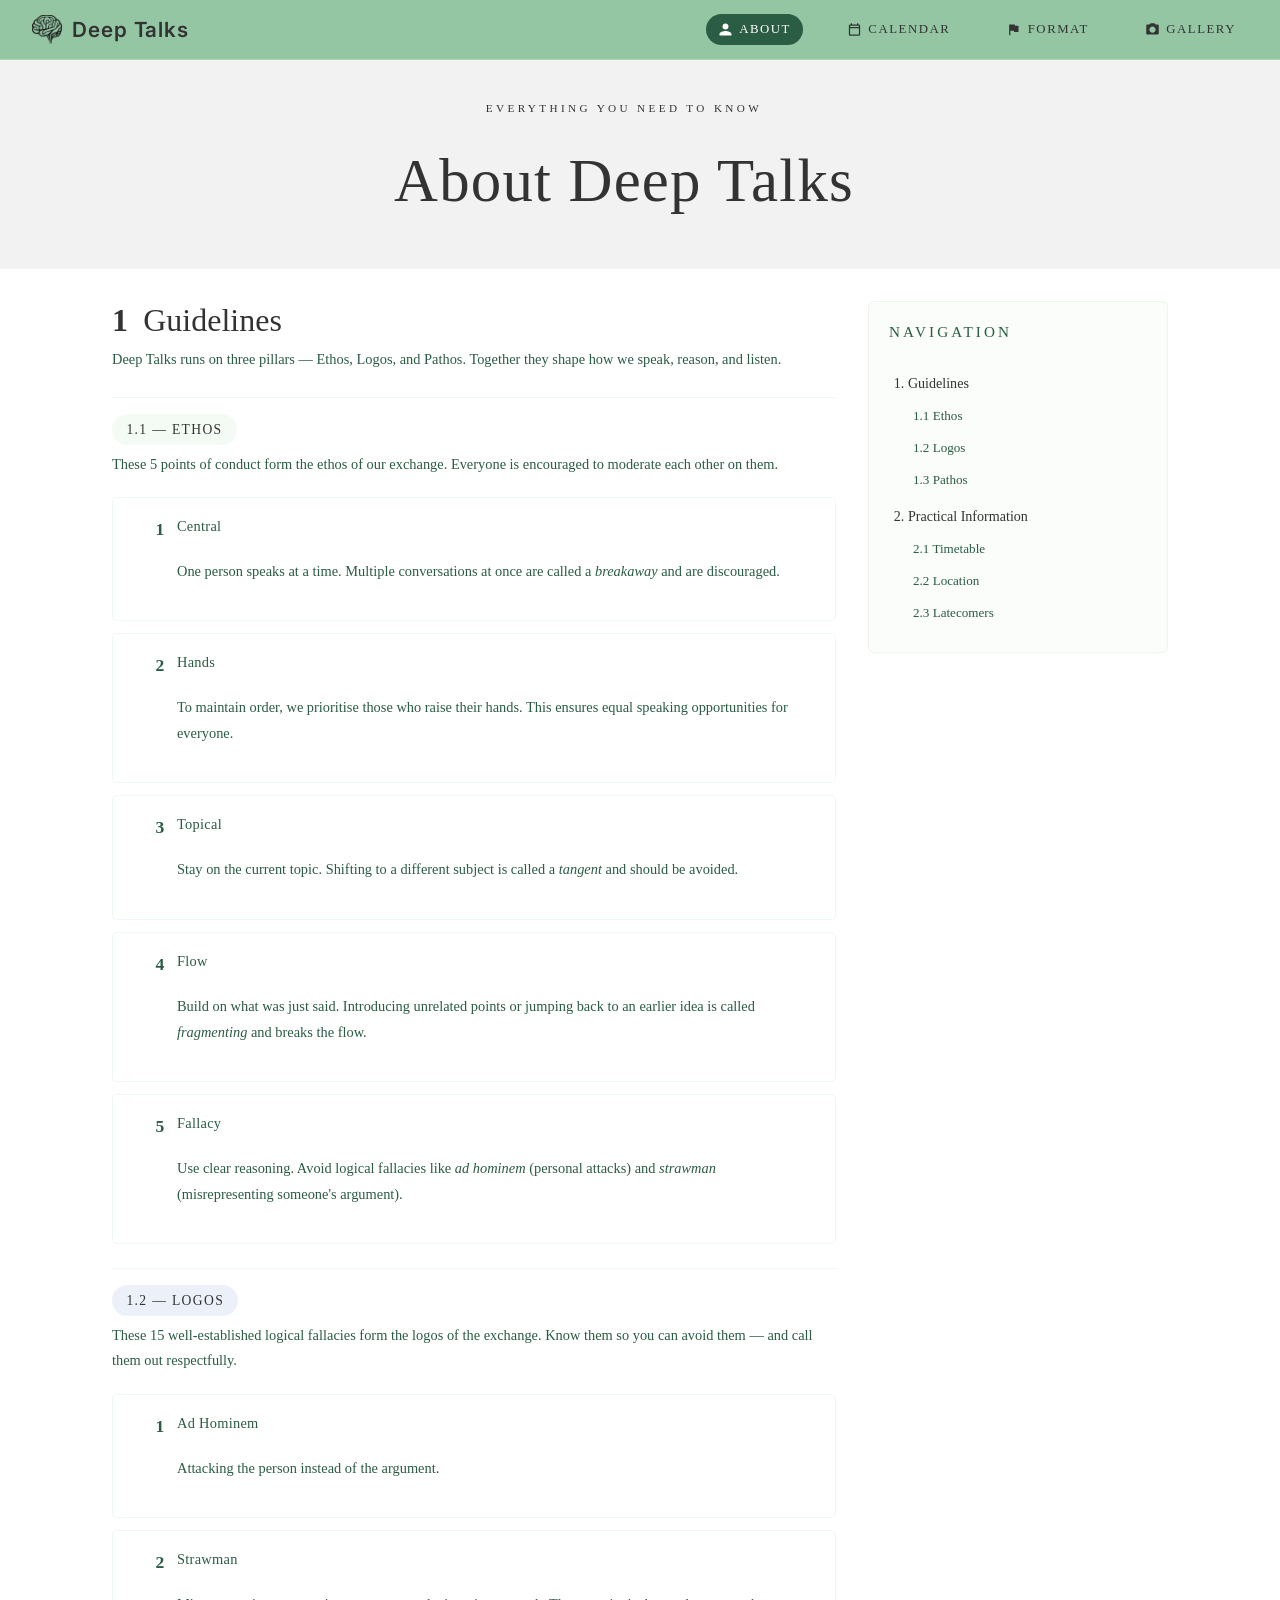
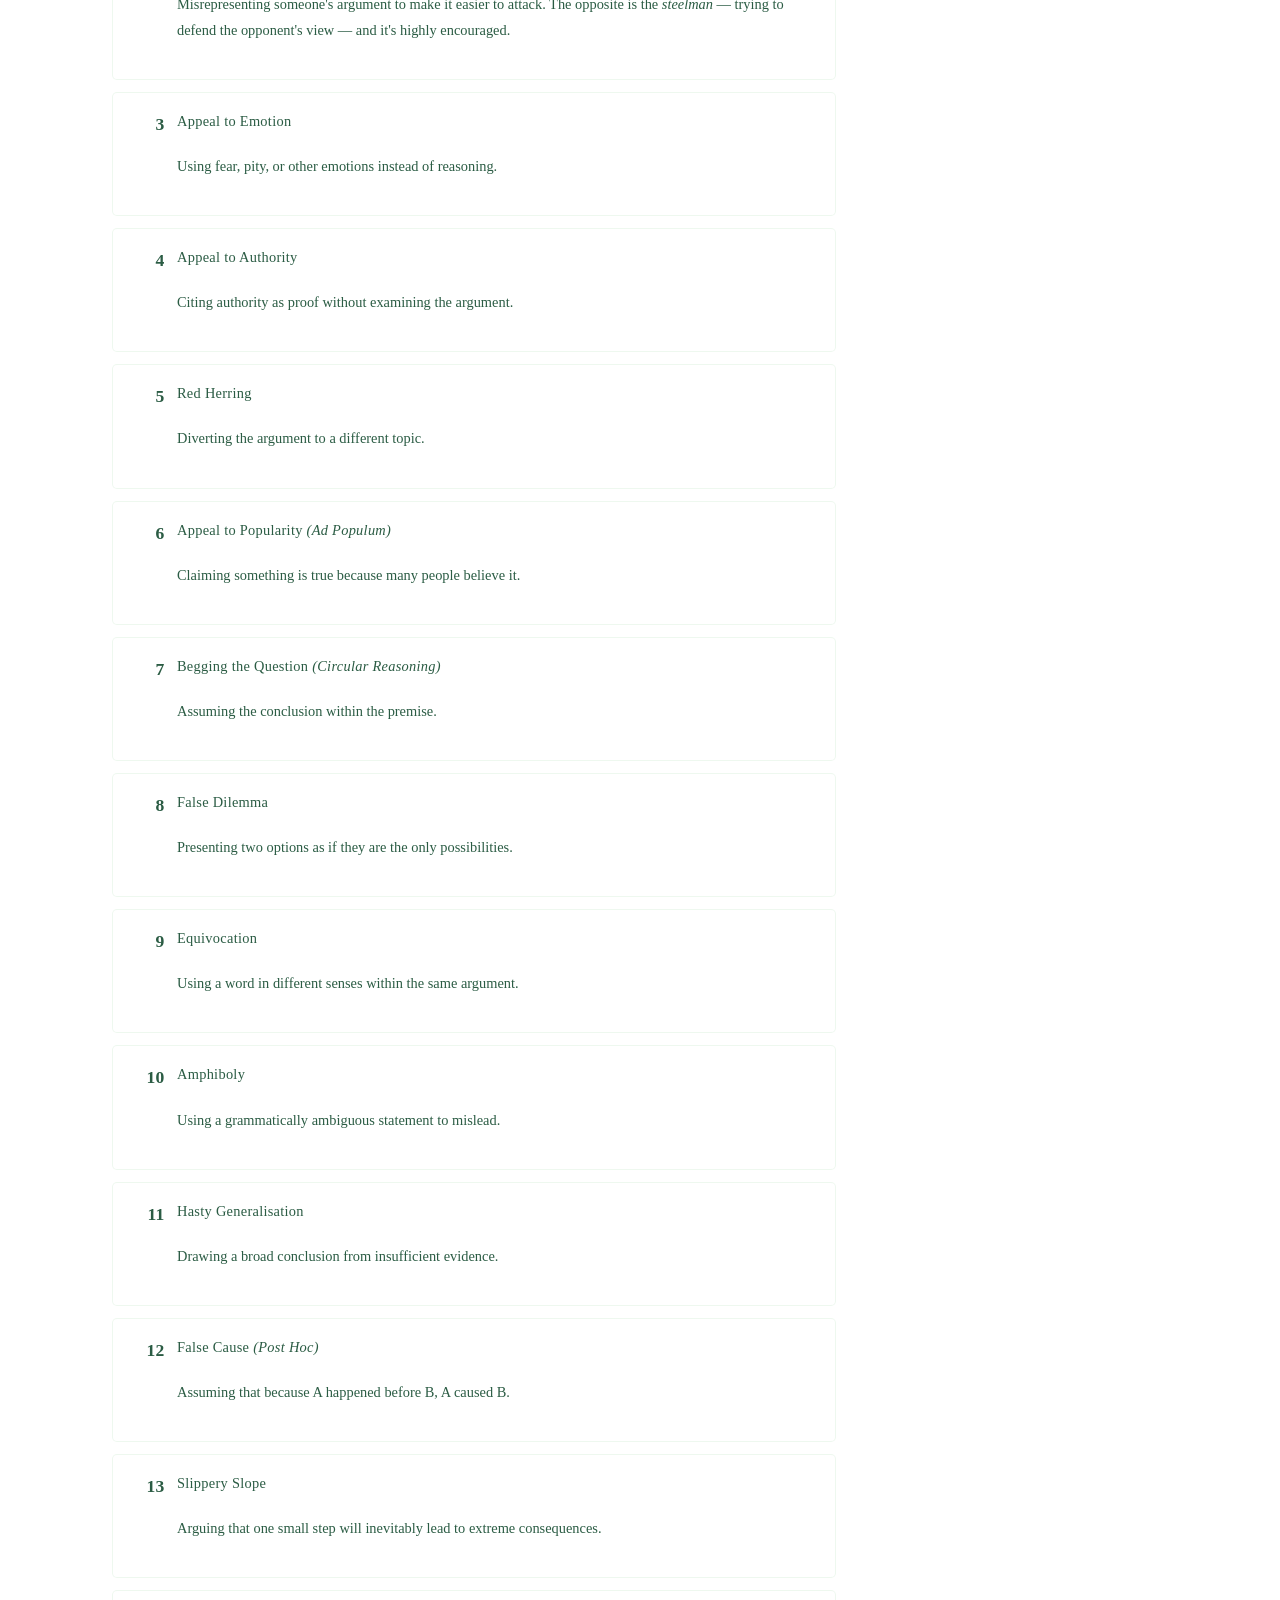
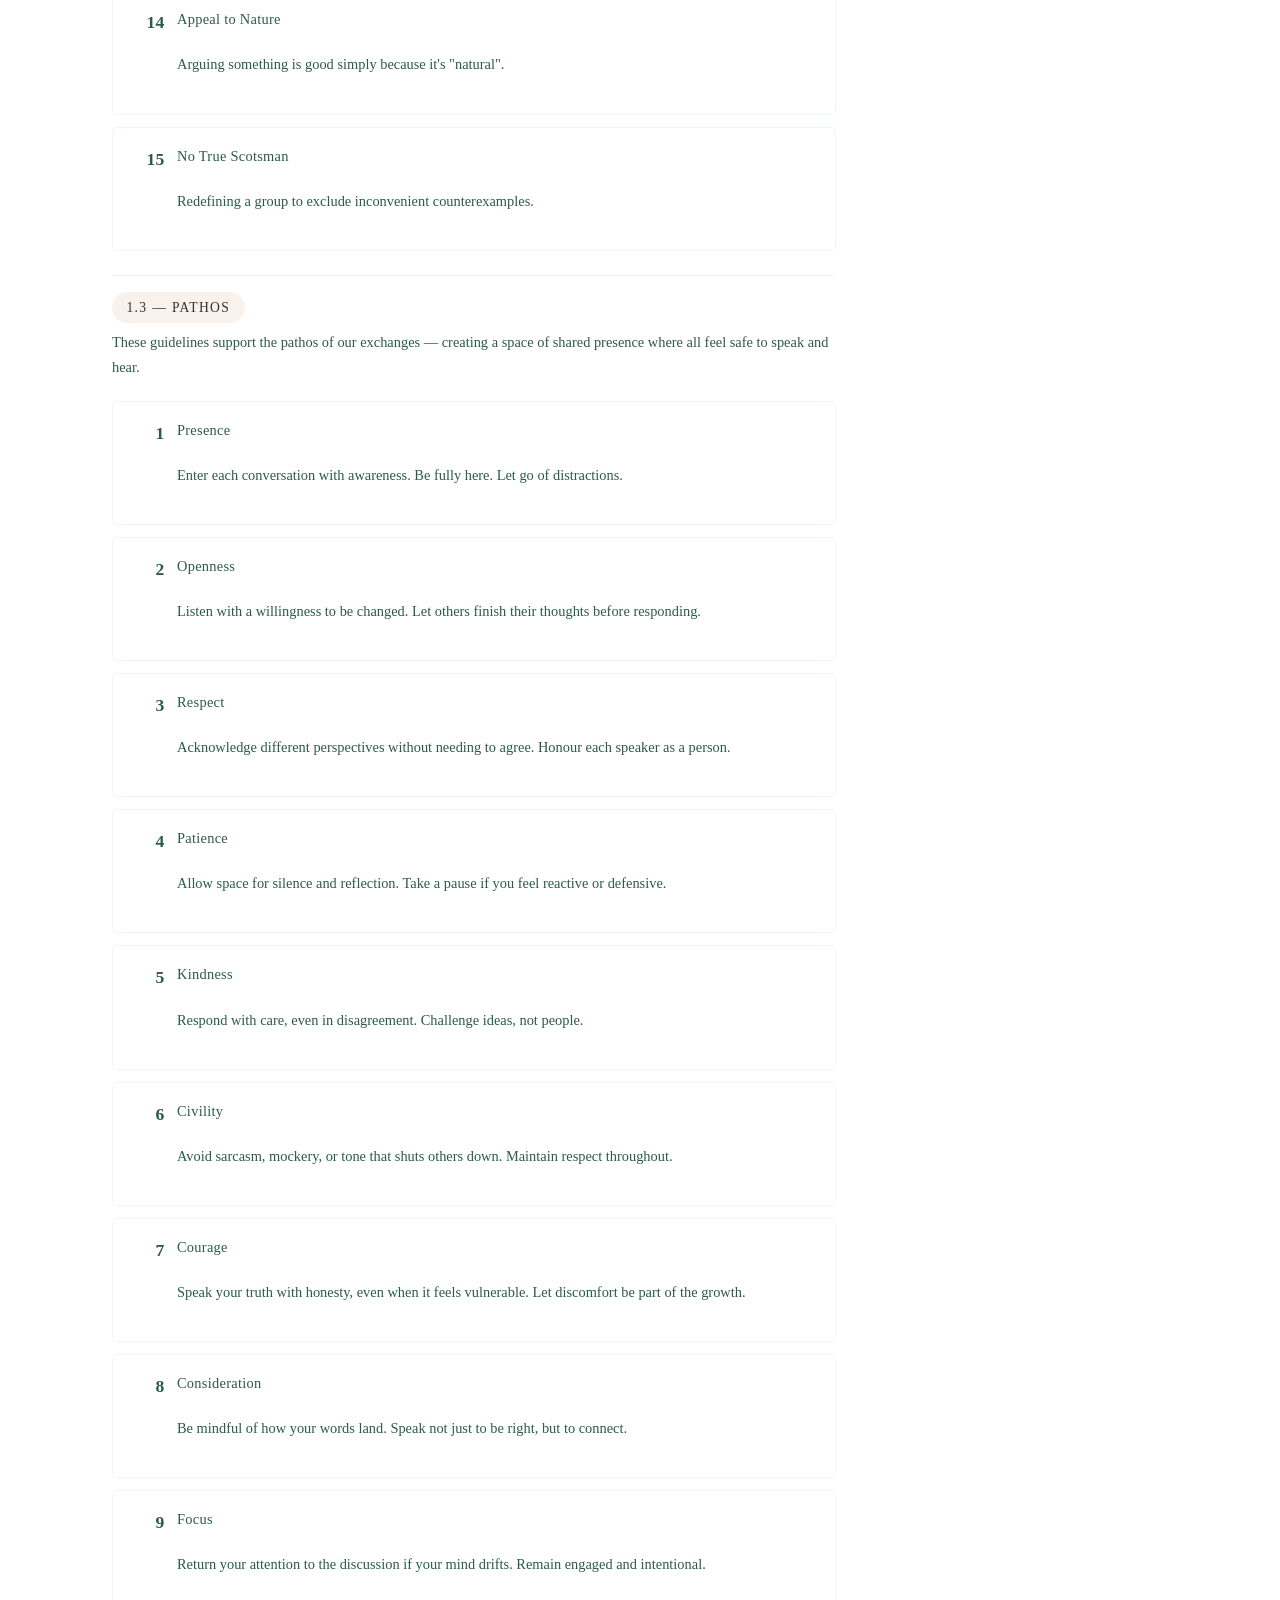
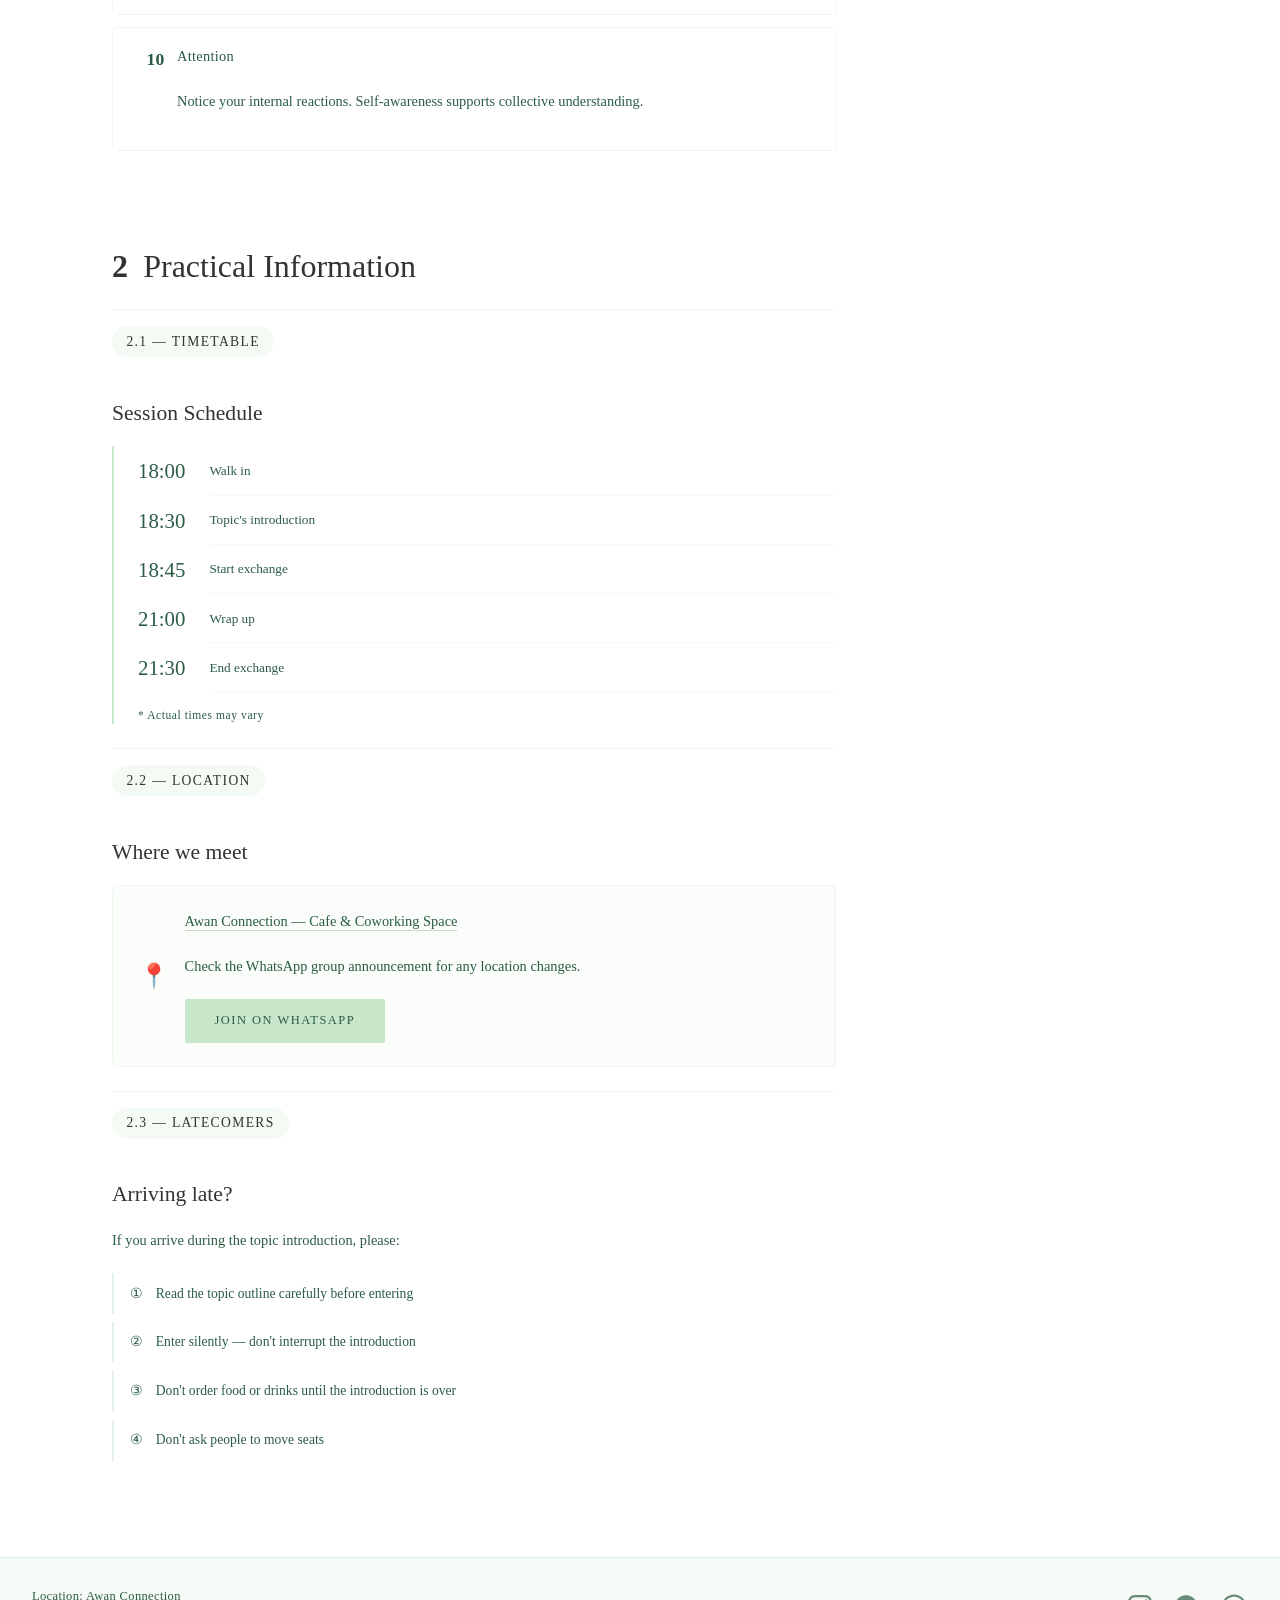
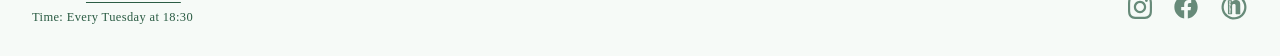
==== about.html @ a56e7e01 "Initial commit" ====
<!DOCTYPE html>
<html lang="en">
<head>
  <meta charset="UTF-8" />
  <meta name="viewport" content="width=device-width, initial-scale=1.0" />
  <title>About — Deep Talks</title>
  <!-- Open Graph / Social sharing -->
  <meta property="og:type" content="website" />
  <meta property="og:title" content="About — Deep Talks" />
  <meta property="og:description" content="Group circle discussions in Canggu, Bali. A community for meaningful conversations." />
  <meta property="og:url" content="https://deeptalkscanggu.github.io/about.html" />
  <meta property="og:image" content="https://deeptalkscanggu.github.io/images/deeptalks-green.webp" />
  <link rel="icon" href="images/favicon.webp" type="image/webp" />
  <link rel="preconnect" href="https://fonts.googleapis.com" />
  <link rel="preconnect" href="https://fonts.gstatic.com" crossorigin />
  <link rel="stylesheet" href="https://fonts.googleapis.com/css2?family=Inter:wght@400;600&display=swap" />
  <link rel="stylesheet" href="style.css" />
  <style>
    /* ── TOC ── */
    .toc {
      display: block;
      position: static;
      background: rgba(200,230,201,0.1);
      border: 1px solid rgba(200,230,201,0.3);
      border-radius: 6px;
      padding: 1.3rem 1.6rem;
      margin: 1.5rem 0 2.5rem;
    }
    .toc ol {
      list-style: none;
      padding: 0;
      counter-reset: toc-section;
    }
    .toc > ol > li {
      margin-bottom: 0.75rem;
    }
    .toc a {
      color: var(--grey-dark);
      text-decoration: none;
      font-size: 0.88rem;
      transition: background 0.25s, color 0.25s, padding 0.25s;
      border-radius: 4px;
      padding: 0.1rem 0.3rem;
    }
    .toc a:hover { background: var(--green-dark); color: white; padding: 0.2rem 0.5rem; }
    .toc-title {
      font-size: 0.65rem;
      letter-spacing: 0.2em;
      text-transform: uppercase;
      color: var(--grey-soft);
      margin-bottom: 0.75rem;
    }
    .toc ol ol {
      margin-top: 0.4rem;
      margin-left: 1.2rem;
    }
    .toc ol ol li { margin-bottom: 0.4rem; }
    .toc ol ol a { font-size: 0.82rem; color: var(--green-dark); transition: background 0.25s, color 0.25s, padding 0.25s; border-radius: 4px; padding: 0.1rem 0.3rem; }
    .toc ol ol a:hover { background: var(--green-dark); color: white; padding: 0.2rem 0.5rem; }

    .about-page-hero {
      background: #f2f2f2;
      background-image: none;
      min-height: 200px;
      padding: calc(60px + 2.5rem) 2rem 2.5rem;
      margin-top: 0;
      justify-content: center;
      text-align: center;
      align-items: center;
    }

    .page-hero.about-page-hero .page-hero-eyebrow {
      color: var(--grey-dark);
      margin-bottom: 0.85rem;
    }

    .page-hero.about-page-hero + .content-section {
      padding-top: 0.5rem;
    }

    .about-section .section-tag {
      color: var(--grey-dark);
    }

    .location-name a {
      color: inherit;
      text-decoration: none;
      border-bottom: 1px solid rgba(120,140,110,0.35);
      padding-bottom: 1px;
    }

    @media (min-width: 980px) {
      .page-hero.about-page-hero {
        text-align: center;
        align-items: center;
        padding-left: 0;
      }
      .page-hero.about-page-hero .page-hero-eyebrow,
      .page-hero.about-page-hero h1 {
        max-width: 720px;
      }

      .content-section {
        max-width: 1120px !important;
        margin: 0 auto;
        padding: 2rem 2rem 2rem !important;
        display: grid;
        grid-template-columns: minmax(0, 1fr) 300px;
        grid-template-rows: auto;
        gap: 2rem;
        align-items: start;
      }

      .toc {
        margin: 0;
        position: sticky;
        top: 76px;
        align-self: start;
        grid-column: 2;
        grid-row: 1 / span 2;
        height: fit-content;
        padding: 1rem 1.25rem;
      }

      .about-section {
        grid-column: 1;
      }
    }

    .mobile-toc-wrapper {
      display: none;
    }

    @media (max-width: 979px) {
      .page-hero.about-page-hero {
        min-height: 160px;
        padding: calc(60px + 2rem) 2rem 2rem;
      }
      .content-section {
        display: block;
        max-width: 820px;
        margin: 0 auto;
        padding: 1.5rem 2rem 2rem;
      }
      .toc {
        display: none;
      }
      .mobile-toc-wrapper {
        display: block;
        max-width: 820px;
        margin: 1.5rem auto;
        padding: 1.3rem 1.6rem;
        background: rgba(200,230,201,0.1);
        border: 1px solid rgba(200,230,201,0.3);
        border-radius: 6px;
      }
      .mobile-toc-wrapper .toc-title { text-align: right; font-size: 0.95rem; letter-spacing: 0.2em; text-transform: uppercase; color: var(--green-dark); margin-bottom: 0.75rem; }
      .mobile-toc-list {
        list-style: none;
        text-align: right;
        padding: 0;
        margin: 0;
      }
      .mobile-toc-list li { margin-bottom: 0.75rem; }
      .mobile-toc-list ol { list-style: none; padding: 0; margin: 0.4rem 0 0 0; }
      .mobile-toc-list ol li { margin-bottom: 0.4rem; }
      .mobile-toc-list a { color: var(--grey-dark); text-decoration: none; font-size: 0.88rem; border-radius: 4px; padding: 0.1rem 0.3rem; transition: background 0.25s, color 0.25s, padding 0.25s; }
      .mobile-toc-list a:hover { background: var(--green-dark); color: white; padding: 0.2rem 0.5rem; }
      .mobile-toc-list ol a { font-size: 0.88rem; color: var(--green-dark); border-radius: 4px; padding: 0.1rem 0.3rem; transition: background 0.25s, color 0.25s, padding 0.25s; }
      .mobile-toc-list ol a:hover { background: var(--green-dark); color: white; padding: 0.2rem 0.5rem; }
    }

    /* ── SECTION HEADINGS ── */
    .about-section { margin-bottom: 4rem; }

    .section-heading {
      display: flex;
      align-items: baseline;
      gap: 0.75rem;
      margin-bottom: 0.5rem;
    }

    .section-number {
      font-size: 2rem;
      letter-spacing: 0.1em;
      color: var(--grey-dark);
      font-weight: 700;
      line-height: 1.2;
      flex-shrink: 0;
    }

    .about-section h2 {
      font-family: 'Times New Roman', serif;
      font-size: 2rem;
      font-weight: 400;
      color: var(--grey-dark);
      margin: 0;
      line-height: 1.2;
    }

    .about-section h3 {
      font-family: 'Times New Roman', serif;
      font-size: 1.35rem;
      font-weight: 400;
      color: var(--grey-dark);
      margin: 2rem 0 1rem;
    }

    .about-section p {
      color: var(--green-dark);
      font-size: 0.9rem;
      line-height: 1.8;
      margin-bottom: 1.2rem;
    }

    /* ── RULE CARDS ── */
    .rules-grid {
      display: grid;
      gap: 0.75rem;
      margin-top: 1rem;
    }

    .rule-card {
      display: grid;
      grid-template-columns: 2rem 1fr;
      gap: 0.8rem;
      align-items: start;
      background: rgba(255,255,255,0.8);
      border: 1px solid rgba(200,230,201,0.3);
      border-radius: 5px;
      padding: 1rem 1.2rem;
      transition: border-color 0.2s, background 0.2s;
    }

    .rule-card:hover {
      border-color: rgba(200,230,201,0.5);
      background: rgba(200,230,201,0.1);
    }

    .rule-num {
      font-family: 'Times New Roman', serif;
      font-size: 1.1rem;
      color: var(--green-dark);
      font-weight: 600;
      text-align: right;
      padding-top: 1px;
    }

    .rule-body {}

    .rule-name {
      font-size: 0.85rem;
      font-weight: 500;
      color: var(--grey-dark);
      letter-spacing: 0.02em;
      margin-bottom: 0.25rem;
    }

    .rule-desc {
      font-size: 0.8rem;
      color: var(--green-dark);
      line-height: 1.6;
      margin: 0;
    }

    /* ── TIMETABLE ── */
    .timetable {
      display: grid;
      grid-template-columns: auto 1fr;
      gap: 0 1.5rem;
      margin-top: 1rem;
      border-left: 2px solid var(--green-mid);
      padding-left: 1.5rem;
    }

    .time-slot-time {
      font-family: 'Times New Roman', serif;
      font-size: 1.3rem;
      color: var(--green-dark);
      padding: 0.5rem 0;
      white-space: nowrap;
    }

    .time-slot-label {
      font-size: 0.83rem;
      color: var(--green-dark);
      padding: 0.5rem 0;
      display: flex;
      align-items: center;
      border-bottom: 1px solid rgba(200,230,201,0.2);
    }

    .timetable-note {
      grid-column: 1 / -1;
      font-size: 0.72rem;
      color: var(--green-dark);
      margin-top: 0.8rem;
      letter-spacing: 0.05em;
    }

    /* ── LOCATION CARD ── */
    .location-card {
      background: rgba(200,230,201,0.1);
      border: 1px solid rgba(200,230,201,0.3);
      border-radius: 6px;
      padding: 1.4rem 1.6rem;
      display: flex;
      align-items: center;
      gap: 1rem;
      margin-top: 1rem;
    }

    .location-icon { font-size: 1.5rem; }

    .location-name {
      font-family: 'Times New Roman', serif;
      font-size: 1.2rem;
      color: var(--grey-dark);
    }

    .location-sub {
      font-size: 0.78rem;
      color: var(--green-dark);
      margin-top: 0.2rem;
    }

    /* ── LATECOMERS ── */
    .latecomer-steps {
      list-style: none;
      margin-top: 1rem;
      display: flex;
      flex-direction: column;
      gap: 0.5rem;
    }

    .latecomer-steps li {
      display: flex;
      gap: 0.8rem;
      align-items: flex-start;
      font-size: 0.85rem;
      color: var(--green-dark);
      padding: 0.6rem 1rem;
      border-left: 2px solid rgba(200,230,201,0.5);
    }

    .step-icon { color: var(--green-dark); font-style: normal; flex-shrink: 0; }

    /* ── DIVIDER ── */
    .about-divider {
      border: none;
      border-top: 1px solid rgba(200,230,201,0.3);
      margin: 1.5rem 0 1rem;
    }

    /* ── PATHOS / ETHOS COLOURS ── */
    .tag-ethos  { background: rgba(200,230,201,0.2); color: var(--green-mid); }
    .tag-logos  { background: rgba(100,140,200,0.12); color: #9ab4e8; }
    .tag-pathos { background: rgba(200,140,100,0.12); color: #e8c49a; }

    .about-section .section-tag,
    .about-section .section-tag.tag-ethos,
    .about-section .section-tag.tag-logos,
    .about-section .section-tag.tag-pathos {
      color: var(--grey-dark);
    }

    .section-tag {
      display: inline-block;
      font-size: 0.85rem;
      letter-spacing: 0.1em;
      text-transform: uppercase;
      padding: 0.3rem 0.9rem;
      border-radius: 20px;
      margin-bottom: 0.4rem;
    }
  </style>
</head>
<body>

  <nav id="nav-root"></nav>

  <section class="page-hero about-page-hero">
    <p class="page-hero-eyebrow">Everything You Need To Know</p>
    <h1>About Deep Talks</h1>
  </section>

  <div class="mobile-toc-wrapper">
    <p class="toc-title">Navigation</p>
    <ol class="mobile-toc-list">
      <li><a href="#guidelines">Guidelines 1</a>
        <ol>
          <li><a href="#ethos">Ethos 1.1</a></li>
          <li><a href="#logos">Logos 1.2</a></li>
          <li><a href="#pathos">Pathos 1.3</a></li>
        </ol>
      </li>
      <li><a href="#practical">Practical Information 2</a>
        <ol>
          <li><a href="#timetable">Timetable 2.1</a></li>
          <li><a href="#location">Location 2.2</a></li>
          <li><a href="#latecomers">Latecomers 2.3</a></li>
        </ol>
      </li>
    </ol>
  </div>

  <div class="content-section" style="max-width: 820px;">

    <!-- TABLE OF CONTENTS -->
    <nav class="toc" aria-label="Table of contents">
      <p class="toc-title">Navigation</p>
      <ol>
        <li>
          <a href="#guidelines">1. Guidelines</a>
          <ol>
            <li><a href="#ethos">1.1 Ethos</a></li>
            <li><a href="#logos">1.2 Logos</a></li>
            <li><a href="#pathos">1.3 Pathos</a></li>
          </ol>
        </li>
        <li>
          <a href="#practical">2. Practical Information</a>
          <ol>
            <li><a href="#timetable">2.1 Timetable</a></li>
            <li><a href="#location">2.2 Location</a></li>
            <li><a href="#latecomers">2.3 Latecomers</a></li>
          </ol>
        </li>
      </ol>
    </nav>

    <!-- ── 1. GUIDELINES ── -->
    <div class="about-section" id="guidelines">
      <div class="section-heading">
        <span class="section-number">1</span>
        <h2>Guidelines</h2>
      </div>
      <p>Deep Talks runs on three pillars — Ethos, Logos, and Pathos. Together they shape how we speak, reason, and listen.</p>

      <!-- 1.1 ETHOS -->
      <hr class="about-divider" id="ethos" />
      <span class="section-tag tag-ethos">1.1 — Ethos</span>
      <p>These 5 points of conduct form the ethos of our exchange. Everyone is encouraged to moderate each other on them.</p>

      <div class="rules-grid">
        <div class="rule-card">
          <span class="rule-num">1</span>
          <div class="rule-body">
            <p class="rule-name">Central</p>
            <p class="rule-desc">One person speaks at a time. Multiple conversations at once are called a <em>breakaway</em> and are discouraged.</p>
          </div>
        </div>
        <div class="rule-card">
          <span class="rule-num">2</span>
          <div class="rule-body">
            <p class="rule-name">Hands</p>
            <p class="rule-desc">To maintain order, we prioritise those who raise their hands. This ensures equal speaking opportunities for everyone.</p>
          </div>
        </div>
        <div class="rule-card">
          <span class="rule-num">3</span>
          <div class="rule-body">
            <p class="rule-name">Topical</p>
            <p class="rule-desc">Stay on the current topic. Shifting to a different subject is called a <em>tangent</em> and should be avoided.</p>
          </div>
        </div>
        <div class="rule-card">
          <span class="rule-num">4</span>
          <div class="rule-body">
            <p class="rule-name">Flow</p>
            <p class="rule-desc">Build on what was just said. Introducing unrelated points or jumping back to an earlier idea is called <em>fragmenting</em> and breaks the flow.</p>
          </div>
        </div>
        <div class="rule-card">
          <span class="rule-num">5</span>
          <div class="rule-body">
            <p class="rule-name">Fallacy</p>
            <p class="rule-desc">Use clear reasoning. Avoid logical fallacies like <em>ad hominem</em> (personal attacks) and <em>strawman</em> (misrepresenting someone's argument).</p>
          </div>
        </div>
      </div>

      <!-- 1.2 LOGOS -->
      <hr class="about-divider" id="logos" />
      <span class="section-tag tag-logos">1.2 — Logos</span>
      <p>These 15 well-established logical fallacies form the logos of the exchange. Know them so you can avoid them — and call them out respectfully.</p>

      <div class="rules-grid">
        <div class="rule-card">
          <span class="rule-num">1</span>
          <div class="rule-body">
            <p class="rule-name">Ad Hominem</p>
            <p class="rule-desc">Attacking the person instead of the argument.</p>
          </div>
        </div>
        <div class="rule-card">
          <span class="rule-num">2</span>
          <div class="rule-body">
            <p class="rule-name">Strawman</p>
            <p class="rule-desc">Misrepresenting someone's argument to make it easier to attack. The opposite is the <em>steelman</em> — trying to defend the opponent's view — and it's highly encouraged.</p>
          </div>
        </div>
        <div class="rule-card">
          <span class="rule-num">3</span>
          <div class="rule-body">
            <p class="rule-name">Appeal to Emotion</p>
            <p class="rule-desc">Using fear, pity, or other emotions instead of reasoning.</p>
          </div>
        </div>
        <div class="rule-card">
          <span class="rule-num">4</span>
          <div class="rule-body">
            <p class="rule-name">Appeal to Authority</p>
            <p class="rule-desc">Citing authority as proof without examining the argument.</p>
          </div>
        </div>
        <div class="rule-card">
          <span class="rule-num">5</span>
          <div class="rule-body">
            <p class="rule-name">Red Herring</p>
            <p class="rule-desc">Diverting the argument to a different topic.</p>
          </div>
        </div>
        <div class="rule-card">
          <span class="rule-num">6</span>
          <div class="rule-body">
            <p class="rule-name">Appeal to Popularity <em>(Ad Populum)</em></p>
            <p class="rule-desc">Claiming something is true because many people believe it.</p>
          </div>
        </div>
        <div class="rule-card">
          <span class="rule-num">7</span>
          <div class="rule-body">
            <p class="rule-name">Begging the Question <em>(Circular Reasoning)</em></p>
            <p class="rule-desc">Assuming the conclusion within the premise.</p>
          </div>
        </div>
        <div class="rule-card">
          <span class="rule-num">8</span>
          <div class="rule-body">
            <p class="rule-name">False Dilemma</p>
            <p class="rule-desc">Presenting two options as if they are the only possibilities.</p>
          </div>
        </div>
        <div class="rule-card">
          <span class="rule-num">9</span>
          <div class="rule-body">
            <p class="rule-name">Equivocation</p>
            <p class="rule-desc">Using a word in different senses within the same argument.</p>
          </div>
        </div>
        <div class="rule-card">
          <span class="rule-num">10</span>
          <div class="rule-body">
            <p class="rule-name">Amphiboly</p>
            <p class="rule-desc">Using a grammatically ambiguous statement to mislead.</p>
          </div>
        </div>
        <div class="rule-card">
          <span class="rule-num">11</span>
          <div class="rule-body">
            <p class="rule-name">Hasty Generalisation</p>
            <p class="rule-desc">Drawing a broad conclusion from insufficient evidence.</p>
          </div>
        </div>
        <div class="rule-card">
          <span class="rule-num">12</span>
          <div class="rule-body">
            <p class="rule-name">False Cause <em>(Post Hoc)</em></p>
            <p class="rule-desc">Assuming that because A happened before B, A caused B.</p>
          </div>
        </div>
        <div class="rule-card">
          <span class="rule-num">13</span>
          <div class="rule-body">
            <p class="rule-name">Slippery Slope</p>
            <p class="rule-desc">Arguing that one small step will inevitably lead to extreme consequences.</p>
          </div>
        </div>
        <div class="rule-card">
          <span class="rule-num">14</span>
          <div class="rule-body">
            <p class="rule-name">Appeal to Nature</p>
            <p class="rule-desc">Arguing something is good simply because it's "natural".</p>
          </div>
        </div>
        <div class="rule-card">
          <span class="rule-num">15</span>
          <div class="rule-body">
            <p class="rule-name">No True Scotsman</p>
            <p class="rule-desc">Redefining a group to exclude inconvenient counterexamples.</p>
          </div>
        </div>
      </div>

      <!-- 1.3 PATHOS -->
      <hr class="about-divider" id="pathos" />
      <span class="section-tag tag-pathos">1.3 — Pathos</span>
      <p>These guidelines support the pathos of our exchanges — creating a space of shared presence where all feel safe to speak and hear.</p>

      <div class="rules-grid">
        <div class="rule-card">
          <span class="rule-num">1</span>
          <div class="rule-body">
            <p class="rule-name">Presence</p>
            <p class="rule-desc">Enter each conversation with awareness. Be fully here. Let go of distractions.</p>
          </div>
        </div>
        <div class="rule-card">
          <span class="rule-num">2</span>
          <div class="rule-body">
            <p class="rule-name">Openness</p>
            <p class="rule-desc">Listen with a willingness to be changed. Let others finish their thoughts before responding.</p>
          </div>
        </div>
        <div class="rule-card">
          <span class="rule-num">3</span>
          <div class="rule-body">
            <p class="rule-name">Respect</p>
            <p class="rule-desc">Acknowledge different perspectives without needing to agree. Honour each speaker as a person.</p>
          </div>
        </div>
        <div class="rule-card">
          <span class="rule-num">4</span>
          <div class="rule-body">
            <p class="rule-name">Patience</p>
            <p class="rule-desc">Allow space for silence and reflection. Take a pause if you feel reactive or defensive.</p>
          </div>
        </div>
        <div class="rule-card">
          <span class="rule-num">5</span>
          <div class="rule-body">
            <p class="rule-name">Kindness</p>
            <p class="rule-desc">Respond with care, even in disagreement. Challenge ideas, not people.</p>
          </div>
        </div>
        <div class="rule-card">
          <span class="rule-num">6</span>
          <div class="rule-body">
            <p class="rule-name">Civility</p>
            <p class="rule-desc">Avoid sarcasm, mockery, or tone that shuts others down. Maintain respect throughout.</p>
          </div>
        </div>
        <div class="rule-card">
          <span class="rule-num">7</span>
          <div class="rule-body">
            <p class="rule-name">Courage</p>
            <p class="rule-desc">Speak your truth with honesty, even when it feels vulnerable. Let discomfort be part of the growth.</p>
          </div>
        </div>
        <div class="rule-card">
          <span class="rule-num">8</span>
          <div class="rule-body">
            <p class="rule-name">Consideration</p>
            <p class="rule-desc">Be mindful of how your words land. Speak not just to be right, but to connect.</p>
          </div>
        </div>
        <div class="rule-card">
          <span class="rule-num">9</span>
          <div class="rule-body">
            <p class="rule-name">Focus</p>
            <p class="rule-desc">Return your attention to the discussion if your mind drifts. Remain engaged and intentional.</p>
          </div>
        </div>
        <div class="rule-card">
          <span class="rule-num">10</span>
          <div class="rule-body">
            <p class="rule-name">Attention</p>
            <p class="rule-desc">Notice your internal reactions. Self-awareness supports collective understanding.</p>
          </div>
        </div>
      </div>
    </div>

    <!-- ── 2. PRACTICAL INFORMATION ── -->
    <div class="about-section" id="practical">
      <div class="section-heading">
        <span class="section-number">2</span>
        <h2>Practical Information</h2>
      </div>

      <!-- 2.1 TIMETABLE -->
      <hr class="about-divider" id="timetable" />
      <span class="section-tag tag-ethos">2.1 — Timetable</span>
      <h3>Session Schedule</h3>

      <div class="timetable">
        <span class="time-slot-time">18:00</span>
        <span class="time-slot-label">Walk in</span>

        <span class="time-slot-time">18:30</span>
        <span class="time-slot-label">Topic's introduction</span>

        <span class="time-slot-time">18:45</span>
        <span class="time-slot-label">Start exchange</span>

        <span class="time-slot-time">21:00</span>
        <span class="time-slot-label">Wrap up</span>

        <span class="time-slot-time">21:30</span>
        <span class="time-slot-label">End exchange</span>

        <span class="timetable-note">* Actual times may vary</span>
      </div>

      <!-- 2.2 LOCATION -->
      <hr class="about-divider" id="location" />
      <span class="section-tag tag-ethos">2.2 — Location</span>
      <h3>Where we meet</h3>

      <div class="location-card">
        <span class="location-icon">📍</span>
        <div>
          <p class="location-name"><a href="https://maps.app.goo.gl/g7SFhJDFu26mUhKx5" target="_blank" rel="noopener">Awan Connection — Cafe &amp; Coworking Space</a></p>
          <p class="location-sub">Check the WhatsApp group announcement for any location changes.</p>
      <div style="margin-top:1rem;">
        <a class="btn-solid" data-wa-group="deeptalks" target="_blank" rel="noopener">Join on WhatsApp</a>
      </div>
        </div>
      </div>

      <!-- 2.3 LATECOMERS -->
      <hr class="about-divider" id="latecomers" />
      <span class="section-tag tag-ethos">2.3 — Latecomers</span>
      <h3>Arriving late?</h3>
      <p>If you arrive during the topic introduction, please:</p>

      <ul class="latecomer-steps">
        <li>
          <em class="step-icon">①</em>
          Read the topic outline carefully before entering
        </li>
        <li>
          <em class="step-icon">②</em>
          Enter silently — don't interrupt the introduction
        </li>
        <li>
          <em class="step-icon">③</em>
          Don't order food or drinks until the introduction is over
        </li>
        <li>
          <em class="step-icon">④</em>
          Don't ask people to move seats
        </li>
      </ul>
    </div>

  </div>

  <footer id="footer-root"></footer>
  <script src="js/components.js"></script>
  <script src="js/links.js"></script>
</body>
</html>
---- style.css ----
:root {
  --green-deep:   #a8d5b5;
  --green-mid:    #c8e6c9;
  --green-soft:   #dcedc8;
  --green-accent: #e8f5e8;
  --green-light:  #f1f8e9;
  --green-dark:   #2b5c44;
  --grey-dark:    #333333;
  --grey-mid:     #666666;
  --grey-soft:    #999999;
  --grey-light:   #cccccc;
  --cream:        #ffffff;
  --white:        #ffffff;
}

*, *::before, *::after { box-sizing: border-box; margin: 0; padding: 0; }

html { scroll-behavior: smooth; }

body {
  font-family: 'Times New Roman', serif;
  background: var(--cream);
  color: var(--grey-dark);
  min-height: 100vh;
  line-height: 1.6;
}

/* ── NAV ── */
nav {
  position: fixed;
  top: 0; left: 0; right: 0;
  z-index: 100;
  background: rgba(140, 195, 158, 0.92);
  backdrop-filter: blur(12px);
  border-bottom: 1px solid rgba(200, 230, 201, 0.5);
  padding: 0 2rem;
  height: 60px;
  display: flex;
  align-items: center;
  justify-content: space-between;
}

.nav-brand {
  display: flex;
  align-items: center;
  gap: 0.65rem;
  font-family: 'Inter', 'Helvetica Neue', 'Times New Roman', sans-serif;
  font-size: 1.3rem;
  font-weight: 600;
  color: var(--grey-dark);
  text-decoration: none;
  letter-spacing: 0.04em;
}

.nav-brand img {
  width: 30px;
  height: auto;
  display: block;
}

.nav-links {
  display: flex;
  gap: 2rem;
  list-style: none;
  align-items: center;
}

.nav-links a {
  display: flex;
  align-items: center;
  gap: 0.4rem;
  color: var(--grey-dark);
  text-decoration: none;
  font-size: 0.8rem;
  font-weight: 400;
  letter-spacing: 0.12em;
  text-transform: uppercase;
  padding: 0.35rem 0.75rem;
  border-radius: 999px;
  transition: background 0.25s, color 0.25s;
}

.nav-links a svg {
  width: 15px;
  height: 15px;
  fill: currentColor;
  flex-shrink: 0;
  transition: fill 0.25s;
}

.nav-links a:hover,
.nav-links a.nav-active {
  color: white;
  background: var(--green-dark);
}

.hamburger {
  display: none;
}

.nav-toggle {
  position: absolute;
  left: -9999px;
}

/* ── HERO ── */
.hero {
  min-height: 100vh;
  background: #ffffff;
  display: flex;
  flex-direction: column;
  align-items: center;
  justify-content: center;
  padding: 80px 2rem 4rem;
  text-align: center;
  position: relative;
  overflow: hidden;
}

.hero::before {
  content: '';
  position: absolute;
  inset: 0;
  background-image:
    radial-gradient(circle at 1px 1px, rgba(200,230,201,0.1) 1px, transparent 0);
  background-size: 40px 40px;
  pointer-events: none;
}

.hero-logo {
  width: min(160px, 34vw);
  height: auto;
  padding: 1rem;
  margin-top: 2rem;
  margin-bottom: 2rem;
  border-radius: 50%;
  background: rgba(140, 195, 158, 1);
  border: 2px solid rgba(140, 195, 158, 1);
  display: block;
  box-shadow: 0 0 60px rgba(140, 195, 158, 0.25);
  animation: fadeUp 0.9s ease both;
}

.hero h1 {
  font-family: 'Times New Roman', serif;
  font-size: clamp(2.8rem, 7vw, 5rem);
  font-weight: 300;
  letter-spacing: 0.02em;
  line-height: 1.1;
  color: var(--grey-dark);
  margin-bottom: 0.4rem;
  animation: fadeUp 0.9s 0.15s ease both;
}

.hero h1 em {
  font-style: italic;
  color: var(--green-dark);
}

.hero-tagline {
  font-size: 0.85rem;
  letter-spacing: 0.2em;
  text-transform: uppercase;
  color: var(--grey-mid);
  margin-top: 1.5rem;
  margin-bottom: 1.5rem;
  animation: fadeUp 0.9s 0.25s ease both;
}

.hero-buttons {
  display: flex;
  gap: 1rem;
  justify-content: center;
  flex-wrap: wrap;
  margin-bottom: 3rem;
  animation: fadeUp 0.9s 0.4s ease both;
}

/* ── HERO NAV BUTTONS ── */
.hero-nav {
  display: flex;
  gap: 1rem;
  flex-wrap: wrap;
  justify-content: center;
  margin-bottom: 5rem;
  animation: fadeUp 0.9s 0.35s ease both;
}

.btn-outline {
  display: inline-block;
  padding: 0.7rem 1.8rem;
  border: 1px solid var(--green-dark);
  color: var(--green-dark);
  text-decoration: none;
  font-family: 'Times New Roman', serif;
  font-size: 0.78rem;
  font-weight: 400;
  letter-spacing: 0.15em;
  text-transform: uppercase;
  border-radius: 2px;
  transition: background 0.25s, border-color 0.25s, color 0.25s, transform 0.2s;
  cursor: pointer;
  background: transparent;
}

.btn-outline:hover {
  background: var(--green-dark);
  border-color: var(--green-dark);
  color: white;
  transform: translateY(-2px);
}

.btn-solid {
  display: inline-block;
  padding: 0.7rem 1.8rem;
  background: var(--green-mid);
  border: 1px solid var(--green-mid);
  color: var(--green-dark);
  text-decoration: none;
  font-family: 'Times New Roman', serif;
  font-size: 0.78rem;
  font-weight: 500;
  letter-spacing: 0.12em;
  text-transform: uppercase;
  border-radius: 2px;
  transition: background 0.25s, transform 0.2s;
  cursor: pointer;
}

button.btn-solid {
  border: none;
  background: none;
  padding: 0;
  font: inherit;
  cursor: pointer;
}

.btn-solid:hover {
  background: var(--green-dark);
  color: white;
  transform: translateY(-2px);
}

/* ── DIVIDER ── */
.section-divider {
  text-align: center;
  margin-bottom: 2rem;
}

.section-divider span {
  font-size: 0.7rem;
  letter-spacing: 0.3em;
  text-transform: uppercase;
  color: var(--green-mid);
}

/* ── COMMUNITY CARDS ── */
.communities {
  width: 100%;
  max-width: 760px;
  margin: 0 auto;
  animation: fadeUp 0.9s 0.5s ease both;
}

.communities-divider {
  border: none;
  border-top: 1px solid rgba(140, 195, 158, 0.35);
  margin: 0 auto 2rem;
  width: 60%;
}

.communities-title {
  font-family: 'Times New Roman', serif;
  font-size: 1.1rem;
  font-weight: 300;
  letter-spacing: 0.25em;
  text-transform: uppercase;
  color: var(--grey-mid);
  text-align: center;
  margin-bottom: 1.5rem;
}

/* ── CAROUSEL ── */
.carousel {
  position: relative;
}

/* Arrows + dots in a single centred row */
.carousel-nav {
  display: flex;
  align-items: center;
  justify-content: center;
  gap: 0.75rem;
  margin-bottom: 1.25rem;
}

.carousel-dots {
  display: flex;
  align-items: center;
  gap: 0.5rem;
}

.carousel-dot {
  width: 9px;
  height: 9px;
  border-radius: 50%;
  border: 1.5px solid var(--green-dark);
  background: transparent;
  cursor: pointer;
  transition: background 0.2s, transform 0.2s;
  padding: 0;
}

.carousel-dot.active {
  background: var(--green-dark);
  transform: scale(1.25);
}

.carousel-viewport {
  overflow: hidden;
  border-radius: 6px;
}

.carousel-track {
  display: flex;
  transition: transform 0.38s cubic-bezier(0.4, 0, 0.2, 1);
  cursor: grab;
  user-select: none;
}

.carousel-track .community-card {
  flex: 0 0 100%;
  min-width: 0;
  border-radius: 6px;
}

.carousel-arrow {
  flex-shrink: 0;
  background: white;
  border: 1px solid rgba(140, 195, 158, 0.5);
  border-radius: 50%;
  width: 32px;
  height: 32px;
  display: flex;
  align-items: center;
  justify-content: center;
  cursor: pointer;
  color: var(--green-dark);
  font-size: 0.9rem;
  transition: background 0.2s, border-color 0.2s, color 0.2s;
  line-height: 1;
}

.carousel-arrow:hover {
  background: var(--green-dark);
  color: white;
  border-color: var(--green-dark);
}

/* ── COMMUNITY CARD ── */
.community-card {
  background: rgba(140, 195, 158, 0.08);
  border: 1px solid rgba(140, 195, 158, 0.25);
  padding: 1.75rem 1.5rem;
  display: flex;
  flex-direction: column;
  align-items: center;
  gap: 1.25rem;
  text-align: center;
  position: relative;
  overflow: hidden;
}

.community-card::before {
  content: '';
  position: absolute;
  inset: 0;
  background: linear-gradient(135deg, rgba(200,230,201,0.1) 0%, transparent 60%);
  opacity: 0;
  transition: opacity 0.3s;
  pointer-events: none;
}

.community-card:hover::before { opacity: 1; }

/* Card info — logo + title + desc, always centered */
.card-info {
  display: flex;
  flex-direction: column;
  align-items: center;
  gap: 0.75rem;
}

.card-logo {
  width: 64px;
  height: 64px;
  border-radius: 50%;
  object-fit: cover;
  flex-shrink: 0;
}

.card-badge {
  font-size: 0.65rem;
  letter-spacing: 0.2em;
  text-transform: uppercase;
  color: var(--green-dark);
  border: 1px solid rgba(200,230,201,0.5);
  padding: 0.2rem 0.7rem;
  border-radius: 20px;
}

.card-badge.spin-off { color: var(--grey-mid); border-color: rgba(204,204,204,0.5); }

.card-title {
  font-family: 'Times New Roman', serif;
  font-size: 1.9rem;
  font-weight: 400;
  color: var(--green-dark);
}

.card-desc {
  font-size: 0.8rem;
  color: var(--green-dark);
  line-height: 1.6;
  max-width: 380px;
}

/* QR + buttons: stacked vertically, centred */
.card-join {
  display: flex;
  flex-direction: column;
  align-items: center;
  gap: 0.75rem;
}

.qr-wrapper {
  background: white;
  padding: 8px;
  border-radius: 4px;
  display: inline-block;
  line-height: 0;
  flex-shrink: 0;
}

.card-actions {
  display: flex;
  flex-direction: column;
  gap: 0.6rem;
  width: 100%;
  max-width: 200px;
}

.card-actions .btn-outline {
  font-size: 0.7rem;
  padding: 0.5rem 0.9rem;
  letter-spacing: 0.1em;
  text-align: center;
  width: 100%;
}

/* Desktop: 3-column grid — info | qr | buttons */
@media (min-width: 641px) {
  .community-card {
    display: grid;
    grid-template-columns: 1fr auto auto;
    gap: 2rem;
    align-items: center;
    text-align: center;
    padding: 2rem 2.5rem;
  }

  /* info column: all content centred */
  .card-info {
    align-items: center;
    text-align: center;
  }

  .card-desc {
    max-width: none;
  }

  /* display:contents splits qr-wrapper and card-actions into separate grid columns */
  .card-join {
    display: contents;
  }

  .card-actions {
    max-width: 160px;
  }
}

/* ── INNER PAGE HERO ── */
.page-hero {
  min-height: 35vh;
  background:
    radial-gradient(ellipse 80% 80% at 50% 0%, rgba(200,230,201,0.5) 0%, transparent 70%),
    var(--cream);
  display: flex;
  flex-direction: column;
  align-items: center;
  justify-content: flex-end;
  padding: 80px 2rem 3rem;
  text-align: center;
  position: relative;
}

.page-hero::before {
  content: '';
  position: absolute;
  inset: 0;
  z-index: -1;
  background-image: radial-gradient(circle at 1px 1px, rgba(200,230,201,0.1) 1px, transparent 0);
  background-size: 40px 40px;
}

.page-hero-eyebrow {
  font-size: 0.7rem;
  letter-spacing: 0.3em;
  text-transform: uppercase;
  color: var(--green-mid);
  margin-bottom: 0.8rem;
}

.page-hero h1 {
  font-family: 'Times New Roman', serif;
  font-size: clamp(2.2rem, 6vw, 3.8rem);
  font-weight: 300;
  color: var(--grey-dark);
  letter-spacing: 0.02em;
}

/* ── CONTENT SECTION ── */
.content-section {
  max-width: 760px;
  margin: 0 auto;
  padding: 4rem 2rem 6rem;
}

.content-section h2 {
  font-family: 'Times New Roman', serif;
  font-size: 2rem;
  font-weight: 400;
  color: var(--grey-dark);
  margin-bottom: 1rem;
}

.content-section p {
  color: var(--green-dark);
  font-size: 0.95rem;
  line-height: 1.8;
  margin-bottom: 1.5rem;
}

.content-section .placeholder-box {
  background: rgba(200,230,201,0.1);
  border: 1px dashed rgba(200,230,201,0.3);
  border-radius: 6px;
  padding: 3rem 2rem;
  text-align: center;
  color: var(--grey-mid);
  font-size: 0.85rem;
  margin-bottom: 1.5rem;
}

/* ── FOOTER ── */
footer {
  background: rgba(140, 195, 158, 0.08);
  border-top: 1px solid rgba(140, 195, 158, 0.25);
  padding: 1.75rem 2rem;
  font-size: 0.75rem;
  color: var(--grey-dark);
  letter-spacing: 0.08em;
  display: flex;
  align-items: center;
  justify-content: space-between;
  gap: 1rem;
}

.footer-info {
  line-height: 1.7;
  color: var(--green-dark);
  font-size: 0.78rem;
  letter-spacing: 0.03em;
}

.footer-info a {
  color: var(--green-dark);
  text-decoration: underline;
  text-underline-offset: 2px;
}

.footer-info a:hover {
  color: var(--grey-dark);
}

@media (max-width: 679px) {
  footer {
    flex-direction: column;
    align-items: center;
    text-align: center;
    gap: 1rem;
  }
}

footer a { color: var(--grey-dark); text-decoration: none; }

.footer-icons {
  display: flex;
  align-items: center;
  gap: 1.25rem;
}

.footer-icon-link {
  display: flex;
  align-items: center;
  opacity: 0.7;
  transition: opacity 0.2s, transform 0.2s;
}

.footer-icon-link:hover {
  opacity: 1;
  transform: scale(1.1);
}

.footer-icon-link svg {
  width: 24px;
  height: 24px;
  fill: var(--green-dark);
}

.footer-icon-fb svg {
  width: 28px;
  height: 28px;
}

.footer-icon-nomeo {
  display: inline-block;
  width: 28px;
  height: 28px;
  background-color: var(--green-dark);
  -webkit-mask-image: url('../images/nomeo.svg');
  -webkit-mask-size: contain;
  -webkit-mask-repeat: no-repeat;
  -webkit-mask-position: center;
  mask-image: url('../images/nomeo.svg');
  mask-size: contain;
  mask-repeat: no-repeat;
  mask-position: center;
}

/* ── MEDIA ── */
.media-grid {
  display: grid;
  grid-template-columns: repeat(auto-fill, minmax(220px, 1fr));
  gap: 1rem;
  margin-top: 2rem;
}

.media-item {
  aspect-ratio: 4/3;
  background: rgba(200,230,201,0.1);
  border: 1px dashed rgba(200,230,201,0.3);
  border-radius: 4px;
  display: flex;
  align-items: center;
  justify-content: center;
  color: var(--green-dark);
  font-size: 0.8rem;
}

/* ── TOPICS ── */
.topic-list {
  list-style: none;
  display: flex;
  flex-direction: column;
  gap: 1rem;
  margin-top: 2rem;
}

.topic-item {
  background: rgba(200,230,201,0.1);
  border-left: 3px solid var(--green-mid);
  border-radius: 0 4px 4px 0;
  padding: 1.2rem 1.5rem;
  display: flex;
  justify-content: space-between;
  align-items: center;
  gap: 1rem;
}

.topic-item h3 {
  font-family: 'Times New Roman', serif;
  font-size: 1.2rem;
  font-weight: 400;
  color: var(--grey-dark);
}

.topic-date {
  font-size: 0.72rem;
  color: var(--green-dark);
  white-space: nowrap;
  letter-spacing: 0.08em;
}

/* ── SCROLL OFFSET (fixed nav compensation) ── */
.format-section,
.about-section,
.about-divider {
  scroll-margin-top: 76px;
}

/* ── ANIMATIONS ── */
@keyframes fadeUp {
  from { opacity: 0; transform: translateY(24px); }
  to   { opacity: 1; transform: translateY(0); }
}

/* ── MOBILE ── */
@media (max-width: 640px) {
  .nav-links { display: none; }
  .hero-nav { flex-direction: column; align-items: center; }
  .btn-outline, .btn-solid { width: 100%; max-width: 280px; text-align: center; }
  .topic-item { flex-direction: column; align-items: flex-start; }
  .hamburger {
    display: flex;
    flex-direction: column;
    justify-content: space-between;
    width: 26px;
    height: 20px;
    cursor: pointer;
    margin-left: auto;
    flex-shrink: 0;
  }
  .hamburger span {
    display: block;
    height: 2px;
    width: 100%;
    background: var(--grey-dark);
    border-radius: 2px;
    transition: transform 0.3s ease, opacity 0.3s ease;
    transform-origin: center;
  }
  .nav-toggle:checked ~ .hamburger span:nth-child(1) {
    transform: translateY(9px) rotate(45deg);
  }
  .nav-toggle:checked ~ .hamburger span:nth-child(2) {
    opacity: 0;
    transform: scaleX(0);
  }
  .nav-toggle:checked ~ .hamburger span:nth-child(3) {
    transform: translateY(-9px) rotate(-45deg);
  }
  .nav-toggle { position: absolute; left: -9999px; }
  .nav-toggle:checked ~ .nav-links {
    display: flex;
    position: absolute;
    top: 60px;
    left: 0;
    right: 0;
    background: rgb(220, 242, 224);
    backdrop-filter: blur(12px);
    flex-direction: column;
    gap: 0;
    padding: 0;
    z-index: 99;
  }

  .nav-toggle:checked ~ .nav-links li {
    width: 100%;
  }

  .nav-toggle:checked ~ .nav-links li a {
    display: flex;
    flex-direction: row-reverse;
    justify-content: flex-start;
    align-items: center;
    width: 100%;
    padding: 0.75rem 1.25rem;
    border-radius: 0;
    box-sizing: border-box;
  }
}
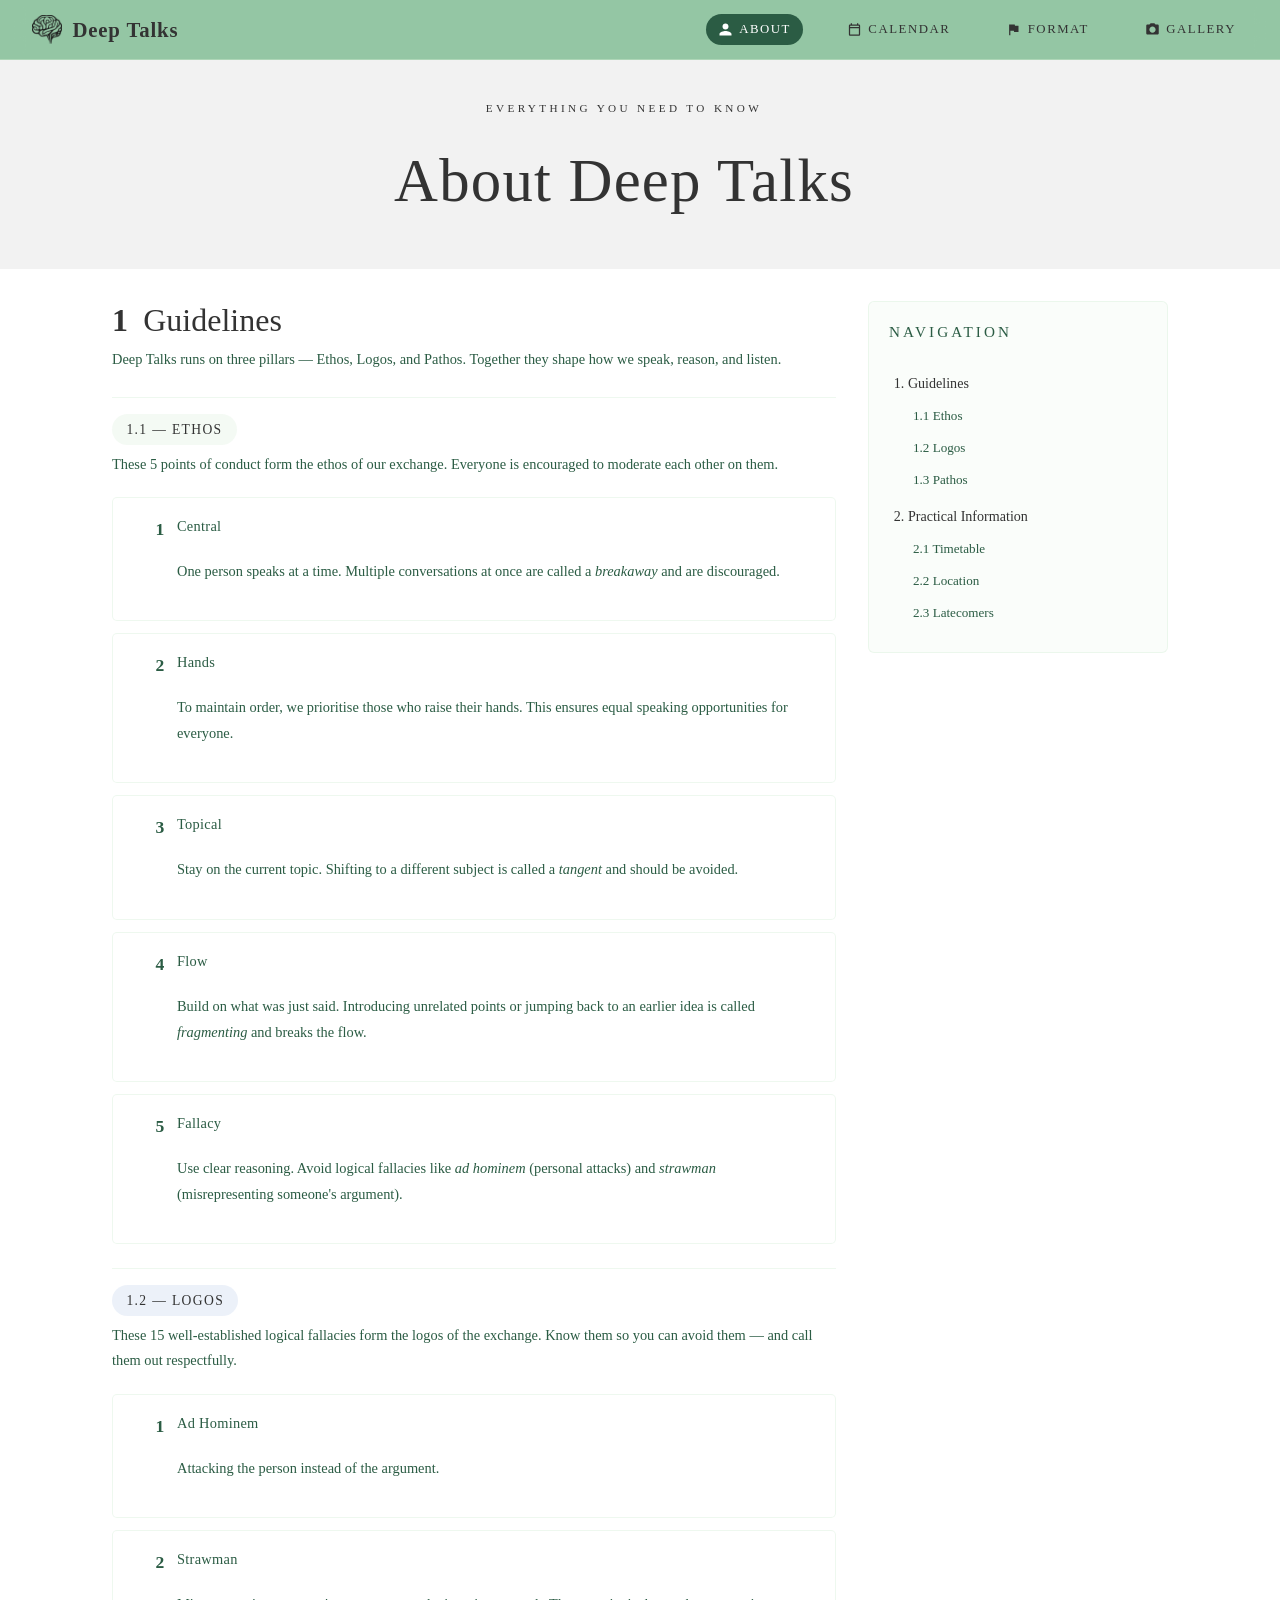
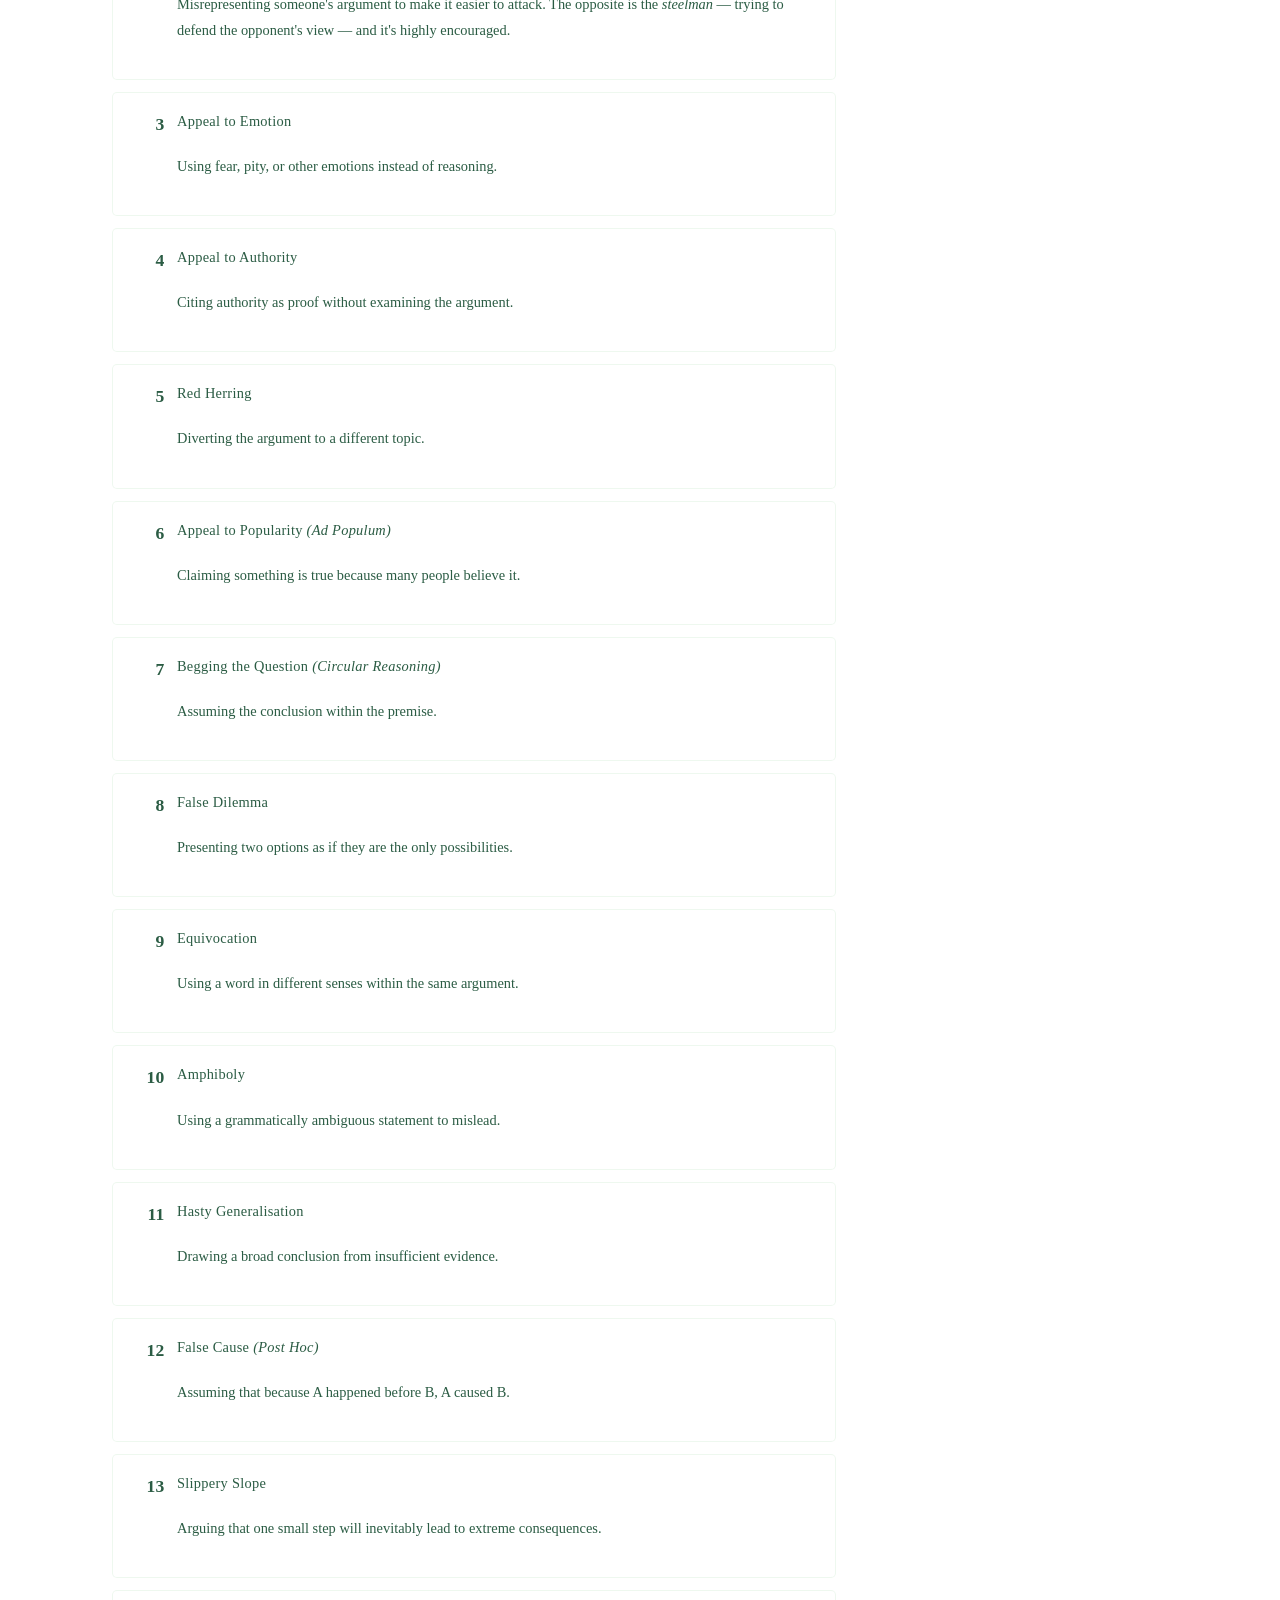
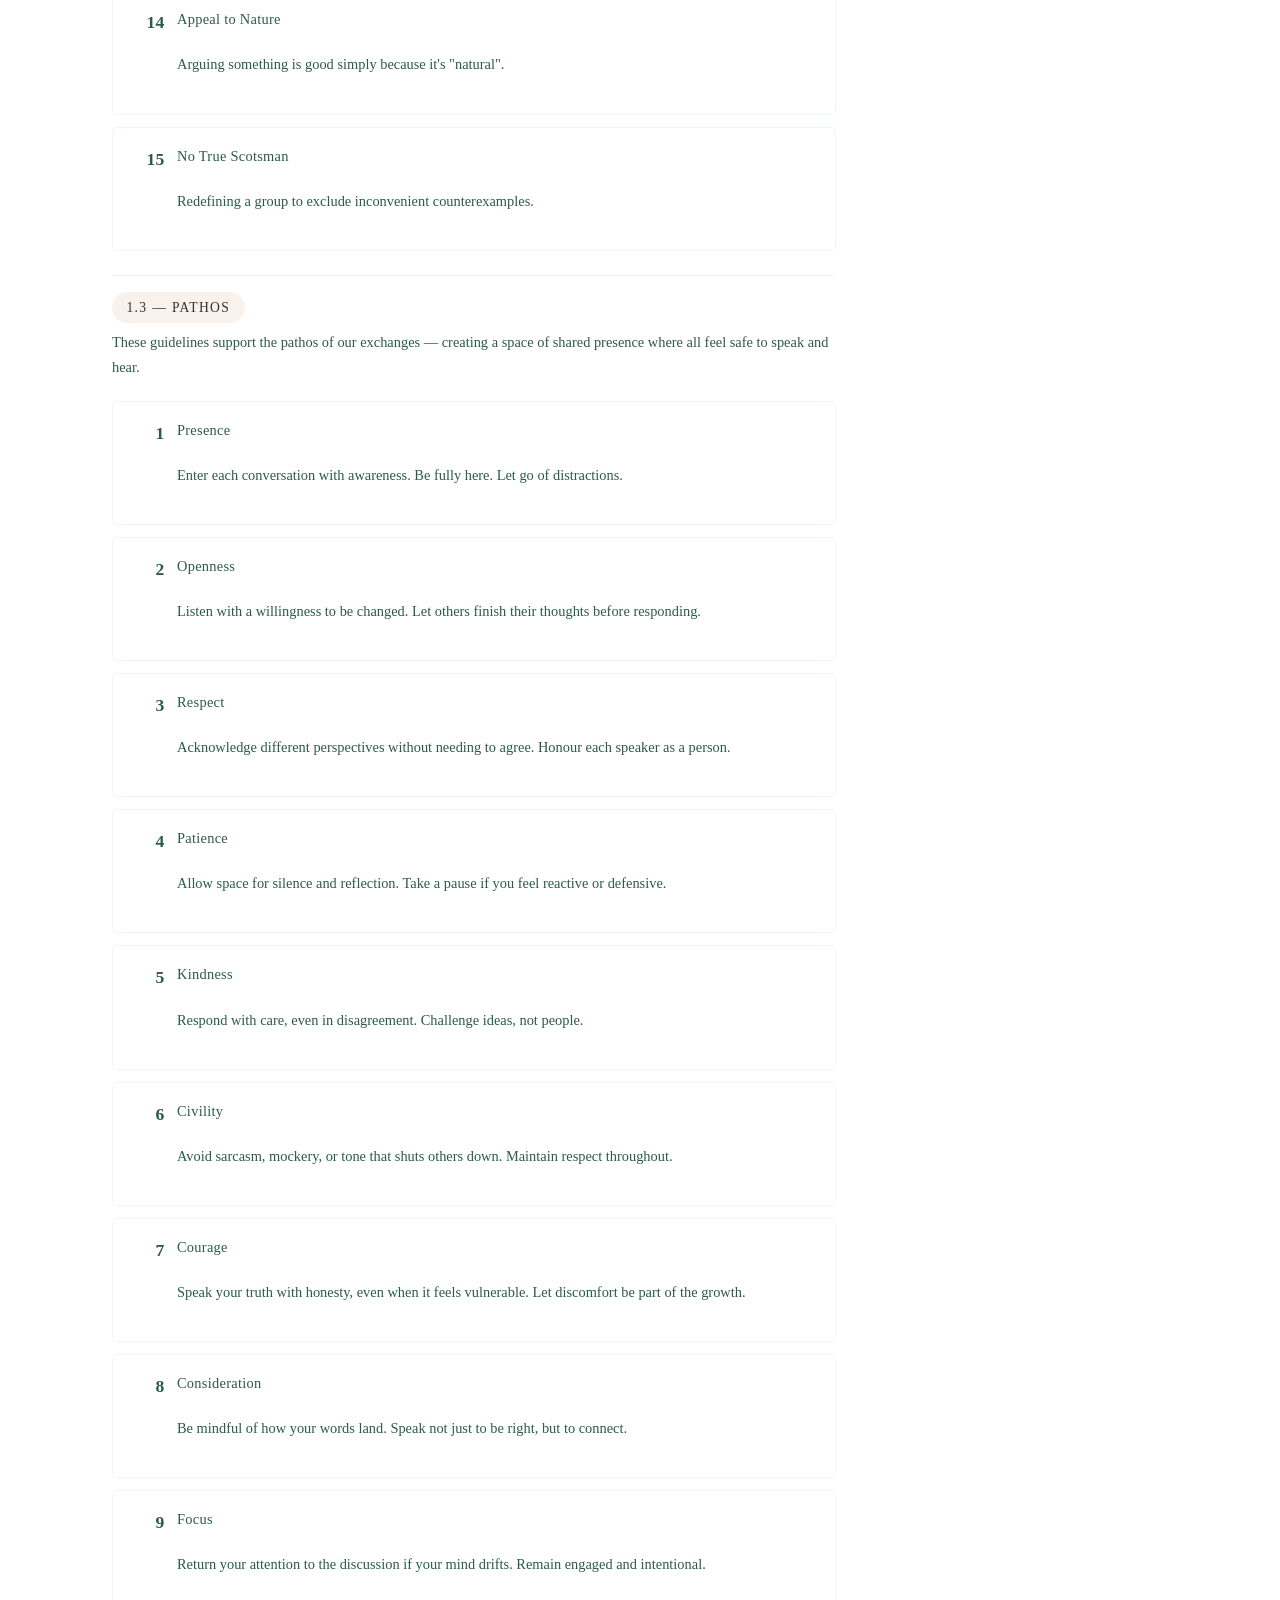
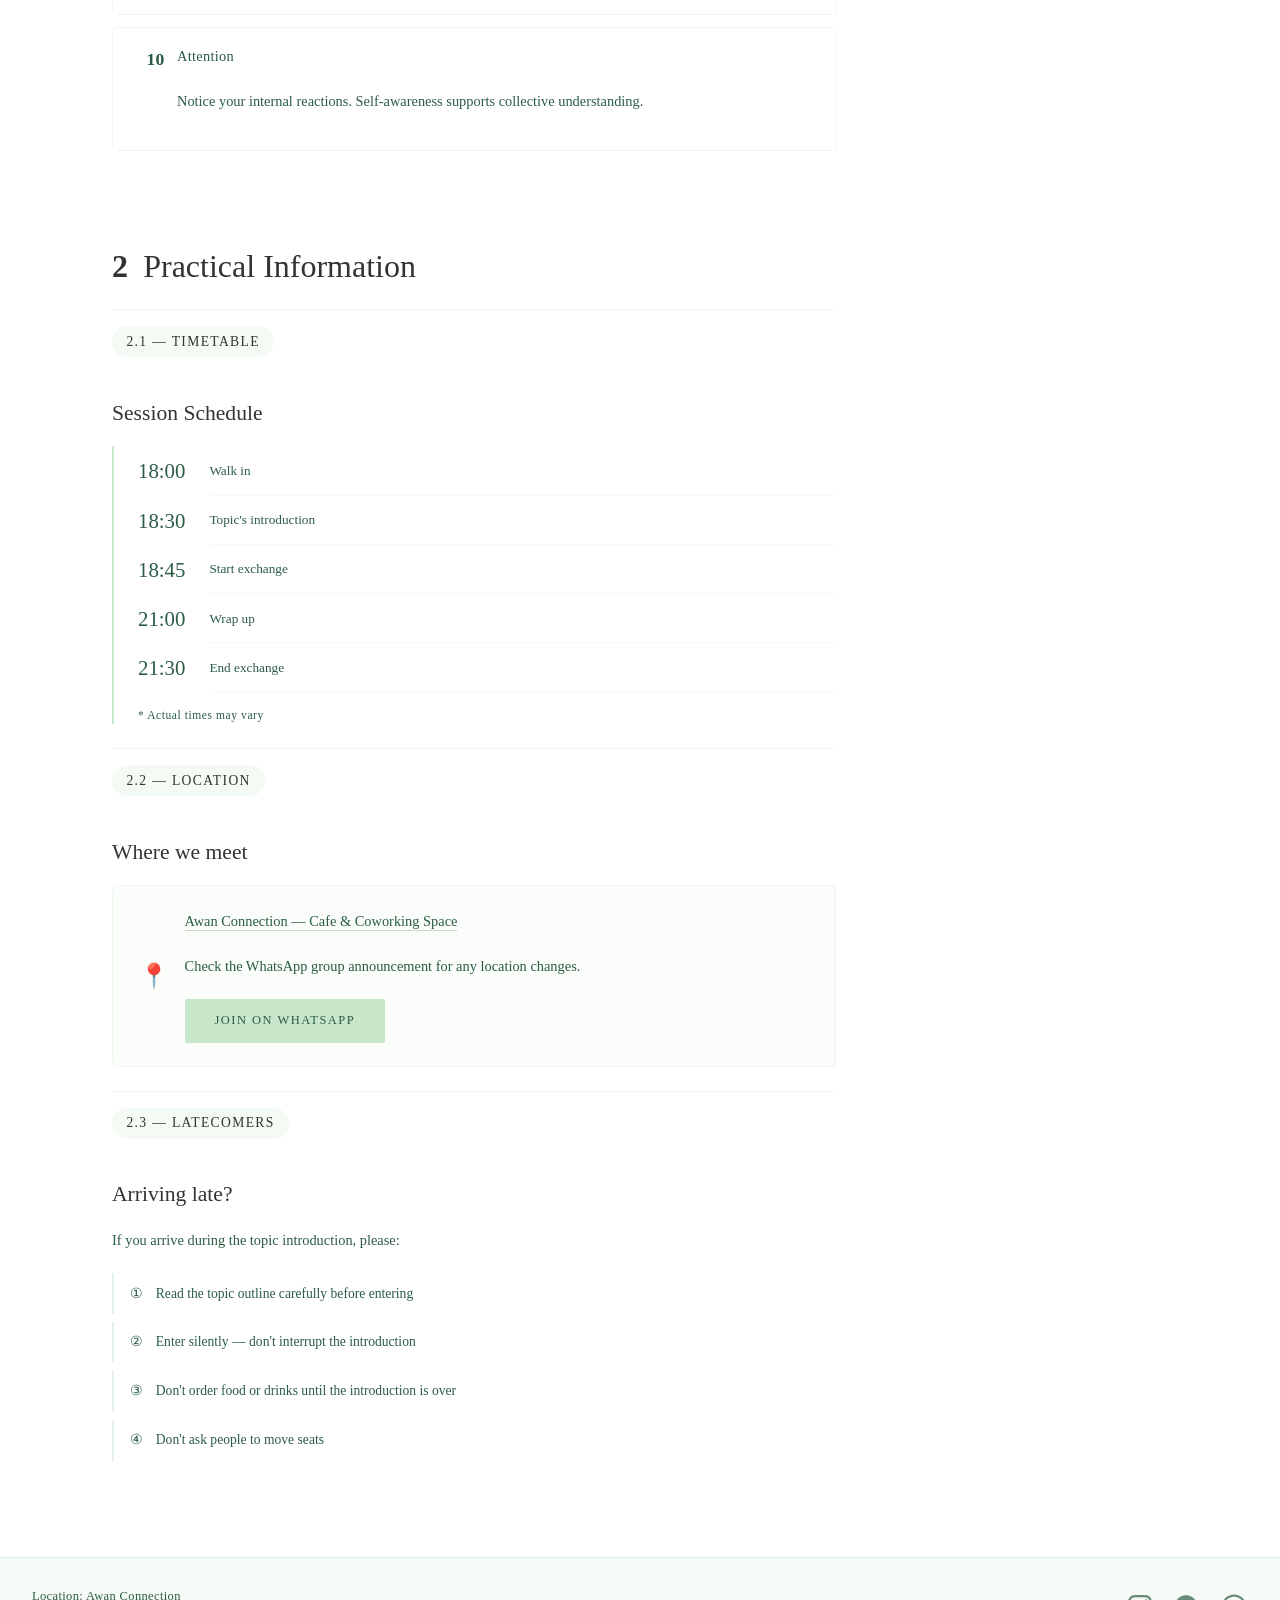
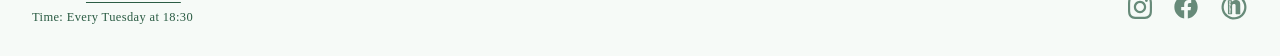
==== commit bbef56d0: "Add files via upload" ====
--- a/about.html
+++ b/about.html
@@ -2,6 +2,7 @@
 <html lang="en">
 <head>
   <meta charset="UTF-8" />
+  <meta http-equiv="Content-Security-Policy" content="default-src 'none'; manifest-src 'self'; worker-src 'self'; script-src 'self'; style-src 'self' 'unsafe-inline' https://fonts.googleapis.com; font-src https://fonts.gstatic.com; img-src 'self' https://api.qrserver.com; connect-src https://docs.google.com ws://127.0.0.1:*; frame-src 'none'; object-src 'none'; base-uri 'self'; form-action 'none';" />
   <meta name="viewport" content="width=device-width, initial-scale=1.0" />
   <title>About — Deep Talks</title>
   <!-- Open Graph / Social sharing -->
@@ -11,6 +12,12 @@
   <meta property="og:url" content="https://deeptalkscanggu.github.io/about.html" />
   <meta property="og:image" content="https://deeptalkscanggu.github.io/images/deeptalks-green.webp" />
   <link rel="icon" href="images/favicon.webp" type="image/webp" />
+  <link rel="manifest" href="manifest.json" />
+  <link rel="apple-touch-icon" href="images/icon-192.png" />
+  <meta name="theme-color" content="#2b5c44" />
+  <meta name="apple-mobile-web-app-capable" content="yes" />
+  <meta name="apple-mobile-web-app-status-bar-style" content="default" />
+  <meta name="apple-mobile-web-app-title" content="Deep Talks" />
   <link rel="preconnect" href="https://fonts.googleapis.com" />
   <link rel="preconnect" href="https://fonts.gstatic.com" crossorigin />
   <link rel="stylesheet" href="https://fonts.googleapis.com/css2?family=Inter:wght@400;600&display=swap" />
@@ -374,6 +381,7 @@
       margin-bottom: 0.4rem;
     }
   </style>
+
 </head>
 <body>
 
@@ -711,10 +719,10 @@
       <div class="location-card">
         <span class="location-icon">📍</span>
         <div>
-          <p class="location-name"><a href="https://maps.app.goo.gl/g7SFhJDFu26mUhKx5" target="_blank" rel="noopener">Awan Connection — Cafe &amp; Coworking Space</a></p>
+          <p class="location-name"><a href="https://maps.app.goo.gl/g7SFhJDFu26mUhKx5" target="_blank" rel="noopener noreferrer">Awan Connection — Cafe &amp; Coworking Space</a></p>
           <p class="location-sub">Check the WhatsApp group announcement for any location changes.</p>
       <div style="margin-top:1rem;">
-        <a class="btn-solid" data-wa-group="deeptalks" target="_blank" rel="noopener">Join on WhatsApp</a>
+        <a class="btn-solid" data-wa-group="deeptalks" target="_blank" rel="noopener noreferrer">Join on WhatsApp</a>
       </div>
         </div>
       </div>
--- a/style.css
+++ b/style.css
@@ -155,6 +155,15 @@
 .hero h1 em {
   font-style: italic;
   color: var(--green-dark);
+}
+
+.hero-balinese {
+  font-family: 'Noto Serif Balinese', serif;
+  font-size: 1.7rem;
+  color: var(--grey-mid);
+  margin-top: 0.5rem;
+  margin-bottom: 0;
+  animation: fadeUp 0.9s 0.2s ease both;
 }
 
 .hero-tagline {
@@ -346,9 +355,14 @@
   justify-content: center;
   cursor: pointer;
   color: var(--green-dark);
-  font-size: 0.9rem;
   transition: background 0.2s, border-color 0.2s, color 0.2s;
-  line-height: 1;
+}
+
+.carousel-arrow svg {
+  width: 18px;
+  height: 18px;
+  fill: currentColor;
+  display: block;
 }
 
 .carousel-arrow:hover {
@@ -715,12 +729,48 @@
   to   { opacity: 1; transform: translateY(0); }
 }
 
+@keyframes navItemSlide {
+  from { opacity: 0; transform: translateY(-10px); }
+  to   { opacity: 1; transform: translateY(0); }
+}
+
 /* ── MOBILE ── */
 @media (max-width: 640px) {
-  .nav-links { display: none; }
+  /* Menu sits under the nav bar, collapsed by default */
+  .nav-links {
+    display: flex;
+    flex-direction: column;
+    position: absolute;
+    top: 60px;
+    left: 0;
+    right: 0;
+    background: rgb(220, 242, 224);
+    backdrop-filter: blur(12px);
+    z-index: 99;
+    gap: 0;
+    padding: 0;
+    max-height: 0;
+    overflow: hidden;
+    transition: max-height 0.2s cubic-bezier(0.4, 0, 0.2, 1);
+  }
+
+  .nav-links li { width: 100%; }
+
+  .nav-links li a {
+    display: flex;
+    flex-direction: row-reverse;
+    justify-content: flex-start;
+    align-items: center;
+    width: 100%;
+    padding: 0.75rem 1.25rem;
+    border-radius: 0;
+    box-sizing: border-box;
+  }
+
   .hero-nav { flex-direction: column; align-items: center; }
   .btn-outline, .btn-solid { width: 100%; max-width: 280px; text-align: center; }
   .topic-item { flex-direction: column; align-items: flex-start; }
+
   .hamburger {
     display: flex;
     flex-direction: column;
@@ -751,32 +801,486 @@
     transform: translateY(-9px) rotate(-45deg);
   }
   .nav-toggle { position: absolute; left: -9999px; }
+
+  /* Expand the menu */
   .nav-toggle:checked ~ .nav-links {
-    display: flex;
-    position: absolute;
-    top: 60px;
-    left: 0;
-    right: 0;
-    background: rgb(220, 242, 224);
-    backdrop-filter: blur(12px);
-    flex-direction: column;
-    gap: 0;
-    padding: 0;
-    z-index: 99;
-  }
-
+    max-height: 300px;
+  }
+
+  /* Stagger items in from the top */
   .nav-toggle:checked ~ .nav-links li {
-    width: 100%;
-  }
-
-  .nav-toggle:checked ~ .nav-links li a {
-    display: flex;
-    flex-direction: row-reverse;
-    justify-content: flex-start;
-    align-items: center;
-    width: 100%;
-    padding: 0.75rem 1.25rem;
-    border-radius: 0;
-    box-sizing: border-box;
-  }
-}
+    animation: navItemSlide 0.15s ease both;
+  }
+  .nav-toggle:checked ~ .nav-links li:nth-child(1) { animation-delay: 0.03s; }
+  .nav-toggle:checked ~ .nav-links li:nth-child(2) { animation-delay: 0.09s; }
+  .nav-toggle:checked ~ .nav-links li:nth-child(3) { animation-delay: 0.15s; }
+  .nav-toggle:checked ~ .nav-links li:nth-child(4) { animation-delay: 0.21s; }
+}
+
+/* ─────────────────────────────────────────────────────────────
+   RANDOMISER PAGE
+   ──────────────────────────────────────────────────────────── */
+
+.rnd-page {
+  background: #8cc39e;
+  height: 100vh;
+  overflow: hidden;
+}
+
+.rnd-page::before {
+  content: '';
+  position: fixed;
+  inset: 0;
+  background-image: radial-gradient(circle at 1px 1px, rgba(255,255,255,0.07) 1px, transparent 0);
+  background-size: 30px 30px;
+  pointer-events: none;
+  z-index: 0;
+}
+
+#rnd-app {
+  position: relative;
+  z-index: 1;
+  height: 100vh;
+  overflow: hidden;
+  display: flex;
+  flex-direction: column;
+  align-items: center;
+  justify-content: flex-start;
+  padding: 2rem 2rem 0;
+  text-align: center;
+  max-width: 1100px;
+  margin: 0 auto;
+  gap: 0;
+}
+
+/* ── Logo ── */
+#rnd-logo {
+  display: block;
+  width: 220px;
+  height: 220px;
+  object-fit: contain;
+  margin-bottom: 0.5rem;
+  filter: drop-shadow(0 0 32px rgba(255,255,255,0.22));
+  animation: rndLogoGlow 3.5s ease-in-out infinite;
+  transition:
+    width         0.55s cubic-bezier(0.4, 0, 0.2, 1),
+    height        0.55s cubic-bezier(0.4, 0, 0.2, 1),
+    margin-bottom 0.55s cubic-bezier(0.4, 0, 0.2, 1),
+    filter        0.55s cubic-bezier(0.4, 0, 0.2, 1);
+}
+
+#rnd-logo.rnd-logo--sm {
+  width: 68px;
+  height: 68px;
+  margin-bottom: 0.35rem;
+  animation: none;
+  filter: drop-shadow(0 2px 8px rgba(0,0,0,0.15));
+}
+
+@keyframes rndLogoGlow {
+  0%, 100% { filter: drop-shadow(0 0 20px rgba(255,255,255,0.18)); }
+  50%       { filter: drop-shadow(0 0 50px rgba(255,255,255,0.4)); }
+}
+
+/* ── Heading ── */
+#rnd-heading {
+  display: flex;
+  flex-direction: column;
+  align-items: center;
+  gap: 0.2rem;
+  margin-bottom: 1rem;
+  transition: margin-bottom 0.5s ease;
+}
+
+#rnd-heading.rnd-heading--sm {
+  margin-bottom: 0.75rem;
+}
+
+.rnd-heading-sub {
+  font-family: 'Inter', sans-serif;
+  font-size: 1.05rem;
+  font-weight: 400;
+  letter-spacing: 0.28em;
+  text-transform: uppercase;
+  color: rgba(0,0,0,0.6);
+  transition: opacity 0.5s ease;
+}
+
+#rnd-heading.rnd-heading--sm .rnd-heading-sub {
+  opacity: 0.45;
+}
+
+.rnd-heading-main {
+  font-family: 'Times New Roman', serif;
+  font-size: clamp(3.4rem, 15vw, 6.5rem);
+  font-style: italic;
+  font-weight: 300;
+  color: var(--grey-dark);
+  letter-spacing: -0.01em;
+  line-height: 1;
+  max-height: 160px;
+  overflow: hidden;
+  transition: max-height 0.52s cubic-bezier(0.4, 0, 0.2, 1), opacity 0.4s ease;
+}
+
+#rnd-heading.rnd-heading--sm .rnd-heading-main {
+  max-height: 0;
+  opacity: 0;
+}
+
+/* ── Views container ── */
+.rnd-views {
+  flex: 1;
+  min-height: 0;
+  width: 100%;
+  display: flex;
+  flex-direction: column;
+}
+
+/* Display view fills all remaining height */
+#view-display.rnd-view--active {
+  flex: 1;
+  min-height: 0;
+  gap: 0;
+  justify-content: flex-start;
+}
+
+.rnd-display-body {
+  flex: 1;
+  min-height: 0;
+  display: flex;
+  align-items: flex-start;
+  justify-content: center;
+  width: 100%;
+  overflow: hidden;
+  padding: 2.5rem 0 1rem;
+}
+
+.rnd-nav--display {
+  flex-shrink: 0;
+  padding-bottom: 3rem;
+  padding-top: 2rem;
+}
+
+.rnd-view {
+  display: none;
+  flex-direction: column;
+  align-items: center;
+  width: 100%;
+  gap: 1.25rem;
+}
+
+.rnd-view--active {
+  display: flex;
+  animation: rndViewIn 0.48s cubic-bezier(0.22, 1, 0.36, 1) both;
+}
+
+.rnd-view--out {
+  animation: rndViewOut 0.28s ease forwards;
+}
+
+@keyframes rndViewIn {
+  from { opacity: 0; transform: translateY(24px); }
+  to   { opacity: 1; transform: translateY(0); }
+}
+
+@keyframes rndViewOut {
+  from { opacity: 1; transform: translateY(0); }
+  to   { opacity: 0; transform: translateY(-14px); }
+}
+
+/* ── Home view: buttons in a row ── */
+.rnd-view--home {
+  flex-direction: row;
+  flex-wrap: wrap;
+  justify-content: center;
+  gap: 1rem;
+  padding-top: 1.5rem;
+}
+
+/* ── Nav row (display view) ── */
+.rnd-nav--display {
+  display: flex;
+  justify-content: center;
+  gap: 1.5rem;
+  margin-top: 0.5rem;
+}
+
+/* ── Buttons ── */
+.rnd-btn {
+  display: inline-block;
+  padding: 1.05rem 3rem;
+  border: 1.5px solid rgba(0,0,0,0.45);
+  color: var(--grey-dark);
+  background: transparent;
+  font-family: 'Times New Roman', serif;
+  font-size: 1rem;
+  letter-spacing: 0.18em;
+  text-transform: uppercase;
+  border-radius: 8px;
+  cursor: pointer;
+  text-decoration: none;
+  transition: background 0.22s, color 0.22s, border-color 0.22s, transform 0.18s, opacity 0.22s;
+}
+
+.rnd-btn:hover {
+  background: rgba(0,0,0,0.12);
+  color: var(--grey-dark);
+  border-color: rgba(0,0,0,0.65);
+  transform: translateY(-2px);
+}
+
+.rnd-btn--accent {
+  background: rgba(0,0,0,0.08);
+  border-color: rgba(0,0,0,0.55);
+}
+
+.rnd-btn--accent:hover {
+  background: rgba(0,0,0,0.16);
+}
+
+.rnd-btn--ghost {
+  border-color: rgba(0,0,0,0.28);
+  opacity: 0.8;
+}
+
+.rnd-btn--ghost:hover {
+  opacity: 1;
+  background: rgba(0,0,0,0.08);
+  border-color: rgba(0,0,0,0.5);
+}
+
+.rnd-btn--sm {
+  padding: 0.5rem 1.3rem;
+  font-size: 0.72rem;
+}
+
+/* ── Entries view ── */
+.rnd-instruction {
+  color: var(--grey-dark);
+  font-family: 'Times New Roman', serif;
+  font-size: 1rem;
+  letter-spacing: 0.03em;
+  font-style: italic;
+}
+
+.rnd-actions {
+  display: flex;
+  gap: 0.75rem;
+  justify-content: center;
+  flex-wrap: wrap;
+}
+
+.rnd-textarea {
+  width: 100%;
+  max-width: 520px;
+  min-height: 250px;
+  background: rgba(255,255,255,0.3);
+  border: 1.5px solid rgba(0,0,0,0.25);
+  border-radius: 8px;
+  color: var(--grey-dark);
+  font-family: 'Inter', sans-serif;
+  font-size: 1.05rem;
+  line-height: 1.9;
+  padding: 1rem 1.3rem;
+  resize: vertical;
+  outline: none;
+  caret-color: var(--grey-dark);
+  transition: border-color 0.2s, background 0.2s;
+}
+
+.rnd-textarea::placeholder { color: rgba(0,0,0,0.3); }
+
+.rnd-textarea:focus {
+  border-color: rgba(0,0,0,0.5);
+  background: rgba(255,255,255,0.4);
+}
+
+.rnd-count {
+  color: var(--grey-mid);
+  font-size: 0.72rem;
+  letter-spacing: 0.18em;
+  text-transform: uppercase;
+  min-height: 1em;
+}
+
+/* ── Display view ── */
+.rnd-entry {
+  font-family: 'Times New Roman', serif;
+  font-size: 5rem;
+  font-weight: 300;
+  color: var(--grey-dark);
+  letter-spacing: 0.03em;
+  line-height: 1.15;
+  min-height: 1.15em;
+  word-break: normal;
+  overflow-wrap: break-word;
+  width: 100%;
+  max-width: 100%;
+}
+
+/* ── Rounded square icon buttons (home view) ── */
+.rnd-btn-sq {
+  display: flex;
+  align-items: center;
+  justify-content: center;
+  width: 72px;
+  height: 72px;
+  border-radius: 16px;
+  border: 1.5px solid rgba(0,0,0,0.4);
+  background: transparent;
+  color: var(--grey-dark);
+  cursor: pointer;
+  text-decoration: none;
+  transition: background 0.22s, border-color 0.22s, transform 0.18s;
+}
+
+.rnd-btn-sq svg {
+  width: 26px;
+  height: 26px;
+}
+
+.rnd-btn-sq:hover {
+  background: rgba(0,0,0,0.1);
+  border-color: rgba(0,0,0,0.6);
+  transform: translateY(-2px);
+}
+
+/* Prevent button press delay on touch devices */
+.rnd-btn-sq,
+.rnd-btn-circle,
+.rnd-btn {
+  touch-action: manipulation;
+}
+
+/* ── Circle arrow buttons ── */
+.rnd-btn-circle {
+  display: flex;
+  align-items: center;
+  justify-content: center;
+  width: 60px;
+  height: 60px;
+  border-radius: 50%;
+  border: 1.5px solid rgba(0,0,0,0.45);
+  background: transparent;
+  color: var(--grey-dark);
+  cursor: pointer;
+  transition: background 0.22s, color 0.22s, border-color 0.22s, transform 0.18s;
+}
+
+.rnd-btn-circle svg {
+  width: 22px;
+  height: 22px;
+}
+
+.rnd-btn-circle:hover {
+  background: rgba(0,0,0,0.12);
+  border-color: rgba(0,0,0,0.65);
+  transform: scale(1.08);
+}
+
+.rnd-entry:not(.rnd-entry--done)::after {
+  content: '|';
+  color: rgba(0,0,0,0.45);
+  animation: rndBlink 0.65s step-end infinite;
+  margin-left: 4px;
+}
+
+@keyframes rndBlink {
+  0%, 100% { opacity: 1; }
+  50%       { opacity: 0; }
+}
+
+.rnd-entry--done {
+  animation: rndSettle 0.35s cubic-bezier(0.34, 1.56, 0.64, 1) both;
+}
+
+@keyframes rndSettle {
+  from { transform: scale(1.04); }
+  to   { transform: scale(1); }
+}
+
+/* Safe-area insets for notched iPhones (when viewport-fit=cover) */
+@supports (padding-bottom: env(safe-area-inset-bottom)) {
+  .rnd-nav--display {
+    padding-bottom: calc(3rem + env(safe-area-inset-bottom));
+  }
+}
+
+/* ── Mobile portrait (≤ 600px) ── */
+@media (max-width: 600px) {
+  /* Dynamic viewport height accounts for browser address bar on mobile */
+  .rnd-page { height: 100vh; height: 100dvh; }
+  #rnd-app  { height: 100vh; height: 100dvh; padding: 1.2rem 1rem 0; }
+
+  #rnd-logo              { width: 130px; height: 130px; margin-bottom: 0.3rem; margin-top: clamp(1rem, 8dvh, 3.5rem); }
+  #rnd-logo.rnd-logo--sm { width: 50px;  height: 50px; margin-top: 0; }
+
+  .rnd-heading-sub  { font-size: 0.85rem; letter-spacing: 0.2em; }
+  .rnd-heading-main { font-size: clamp(2.2rem, 12vw, 4.5rem); max-height: 110px; }
+
+  #rnd-heading                  { margin-bottom: 0.75rem; }
+  #rnd-heading.rnd-heading--sm  { margin-bottom: 0.5rem; }
+
+  .rnd-view        { gap: 0.85rem; }
+  .rnd-view--home  { padding-top: 0.75rem; gap: 1.5rem; }
+
+  .rnd-btn-sq      { width: 80px; height: 80px; border-radius: 18px; }
+  .rnd-btn-sq svg  { width: 30px; height: 30px; }
+
+  .rnd-btn-circle      { width: 64px; height: 64px; }
+  .rnd-btn-circle svg  { width: 24px; height: 24px; }
+
+  .rnd-display-body  { padding: 1.2rem 0 0.5rem; }
+  .rnd-nav--display  { padding-bottom: 1.8rem; padding-top: 1.2rem; gap: 2rem; }
+
+  /* Home buttons sit at the bottom of the viewport on mobile */
+  #view-home.rnd-view--active {
+    margin-top: auto;
+    padding-bottom: max(2.5rem, env(safe-area-inset-bottom, 2.5rem));
+  }
+
+  /* Entries view fills available height */
+  #view-entries.rnd-view--active {
+    flex: 1;
+    min-height: 0;
+  }
+
+  /* Reorder entries view: instruction → textarea → count → actions */
+  #view-entries .rnd-instruction { order: 1; }
+  #view-entries .rnd-textarea    { order: 2; }
+  #view-entries .rnd-count       { order: 3; margin-bottom: -0.5rem; }
+  #view-entries .rnd-actions     { order: 4; padding-bottom: max(2rem, env(safe-area-inset-bottom, 2rem)); }
+
+  /* Textarea grows to fill remaining space instead of fixed min-height */
+  .rnd-textarea  { min-height: 0; flex: 1; }
+
+  /* Prevent accidental text selection while swiping in display view */
+  /* Also set a smaller starting font so fitFontSize doesn't begin at 5rem (80px) */
+  .rnd-entry { user-select: none; -webkit-user-select: none; font-size: 2rem; }
+}
+
+/* ── Landscape phone (very short viewport) ── */
+@media (max-height: 500px) and (max-width: 900px) {
+  .rnd-page { height: 100vh; height: 100dvh; }
+  #rnd-app  { height: 100vh; height: 100dvh; padding: 0.75rem 1rem 0; }
+
+  #rnd-logo              { width: 60px;  height: 60px;  margin-bottom: 0.2rem; }
+  #rnd-logo.rnd-logo--sm { width: 38px; height: 38px; }
+
+  .rnd-heading-sub  { font-size: 0.75rem; }
+  .rnd-heading-main { font-size: clamp(1.8rem, 8vw, 3rem); max-height: 80px; }
+
+  #rnd-heading { margin-bottom: 0.4rem; gap: 0.1rem; }
+
+  .rnd-view        { gap: 0.5rem; }
+  .rnd-view--home  { padding-top: 0.5rem; gap: 1rem; }
+
+  .rnd-btn-sq      { width: 64px; height: 64px; }
+  .rnd-btn-circle  { width: 52px; height: 52px; }
+
+  .rnd-display-body  { padding: 0.8rem 0 0.3rem; }
+  .rnd-nav--display  { padding-bottom: 1rem; padding-top: 0.8rem; }
+
+  .rnd-textarea  { min-height: 0; flex: 1; }
+}
